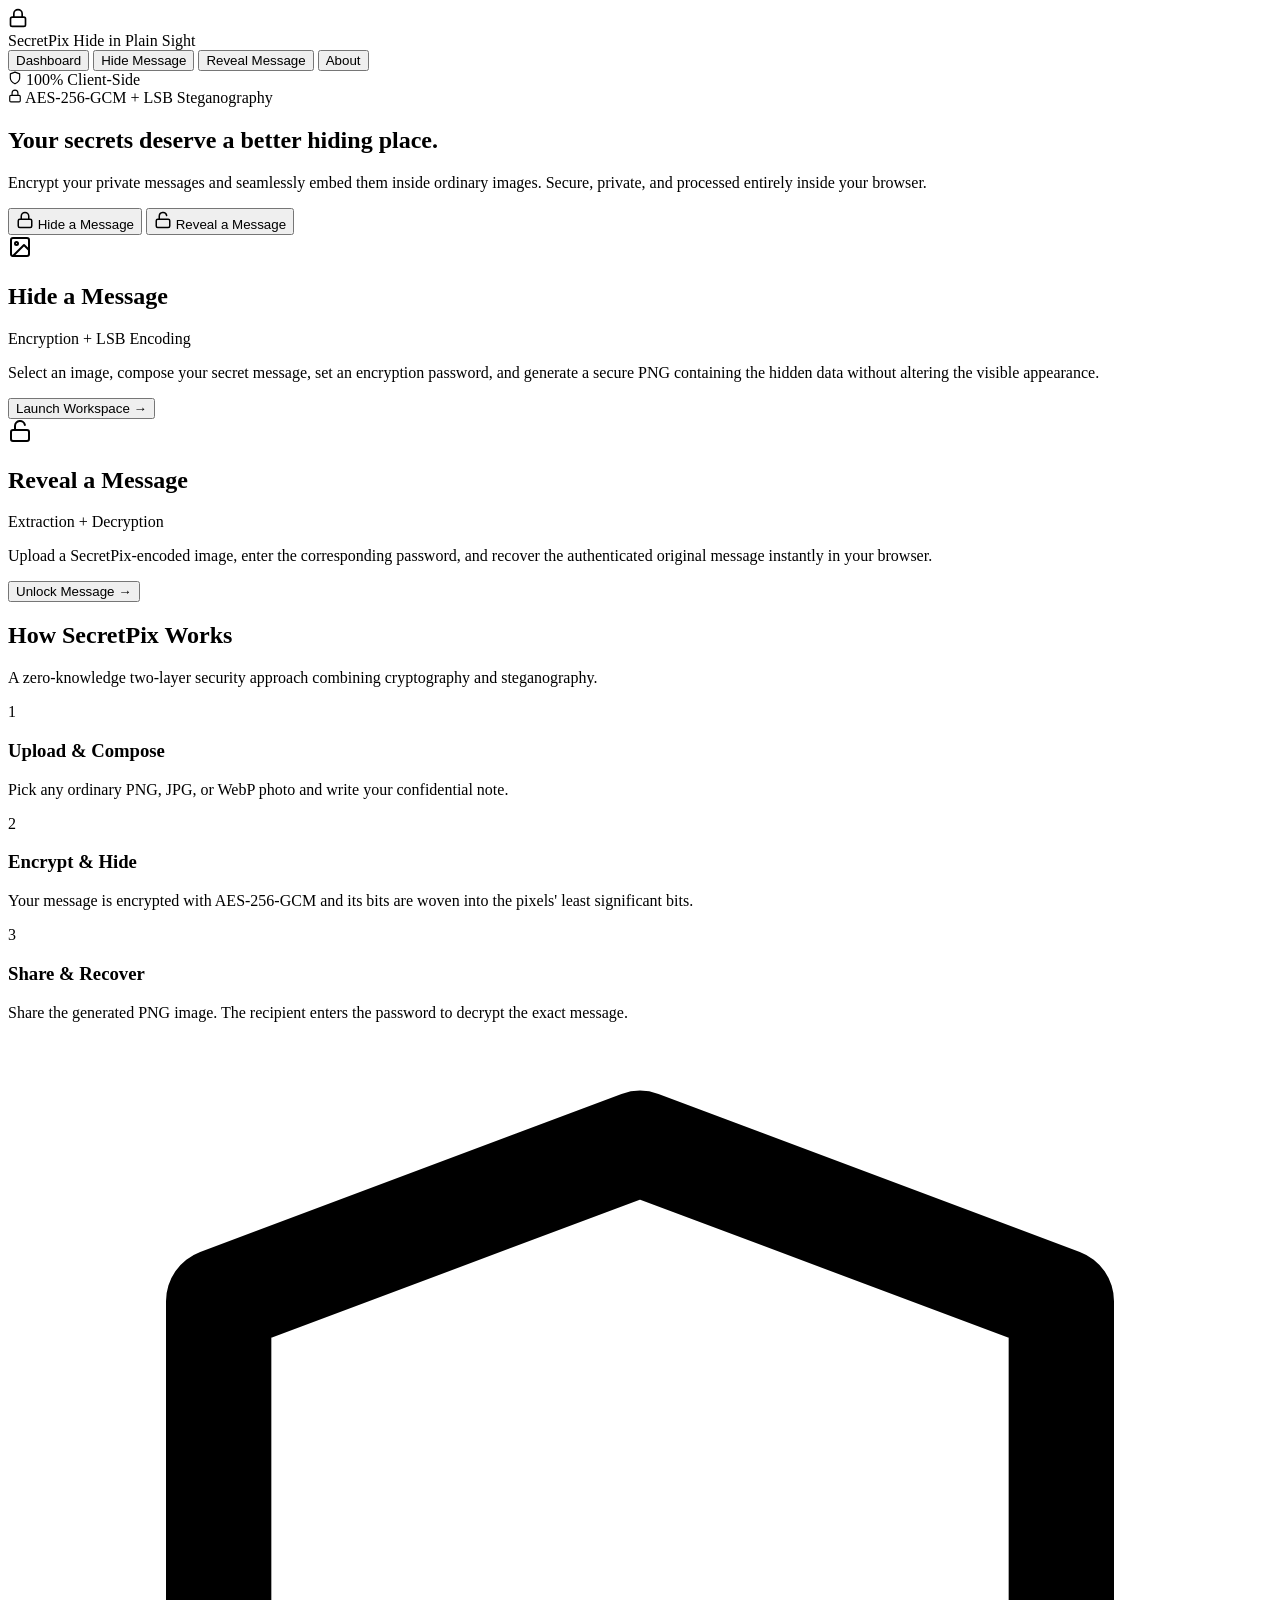
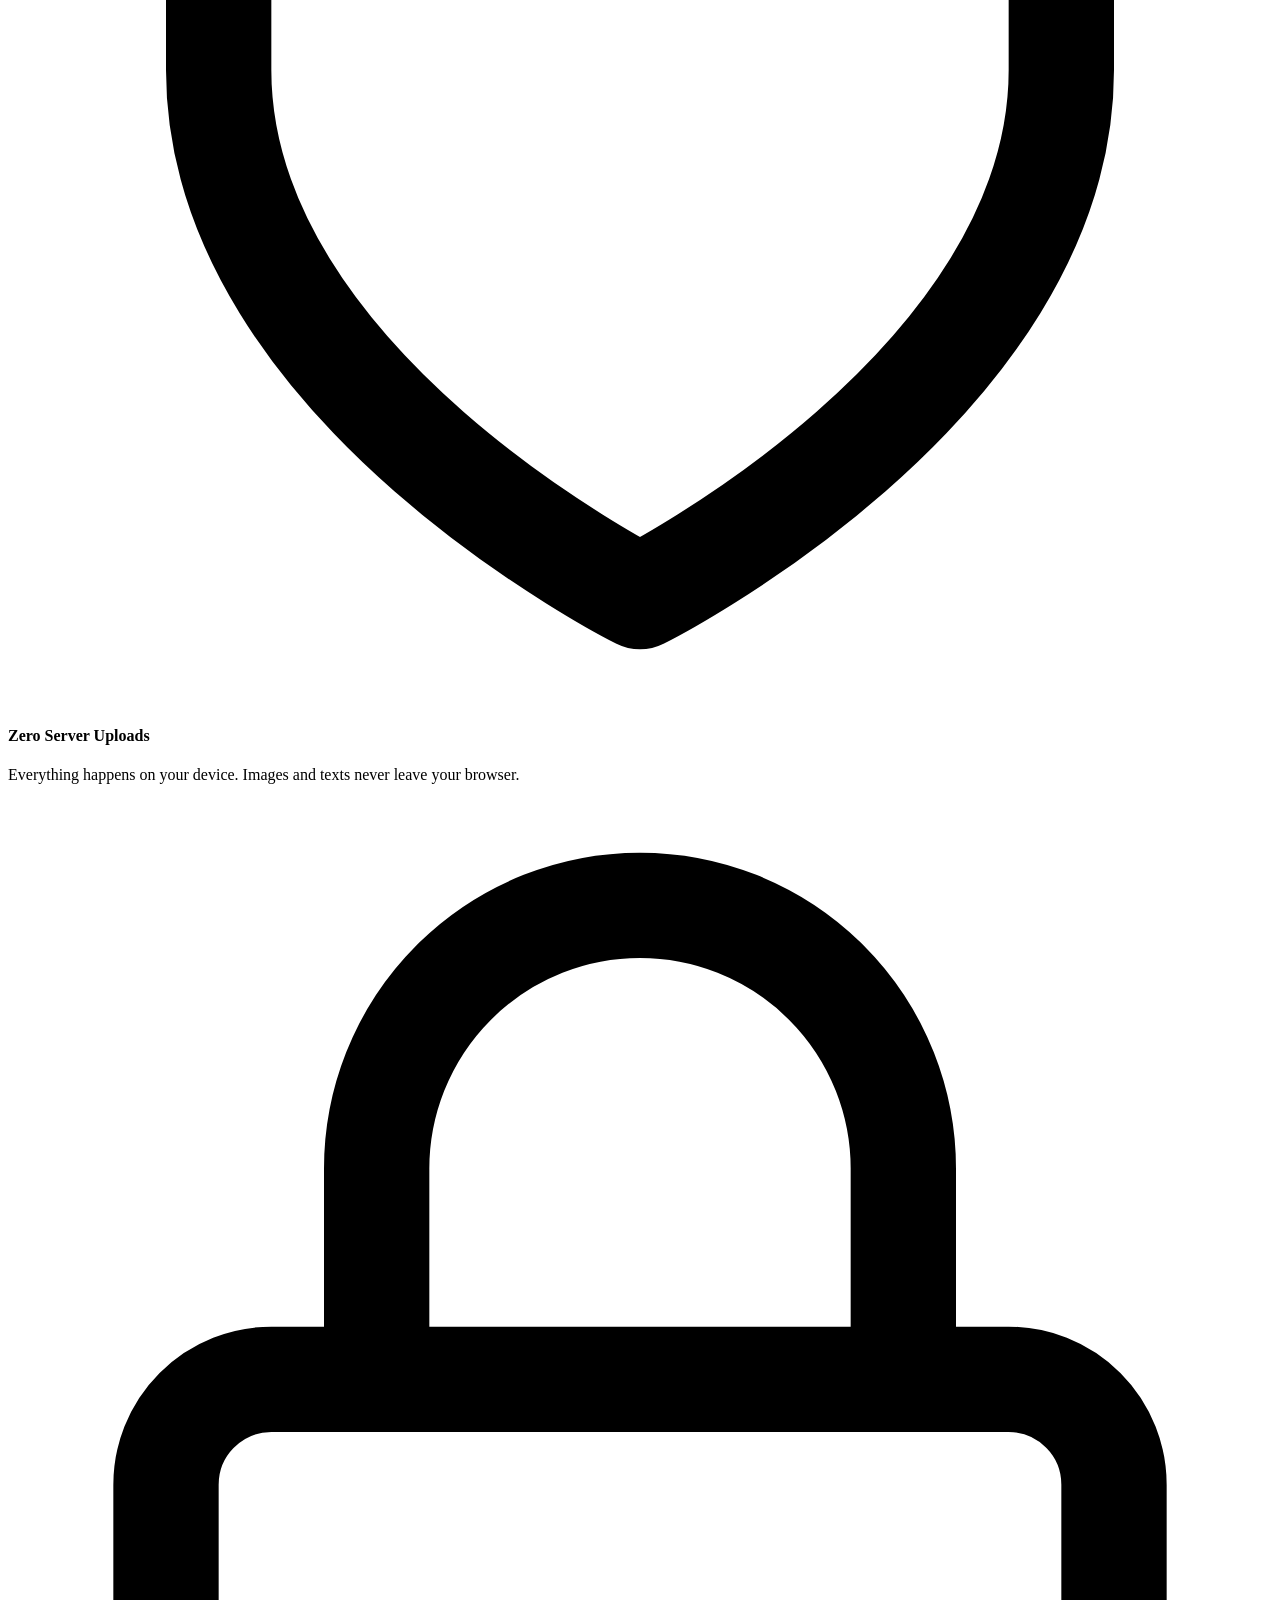
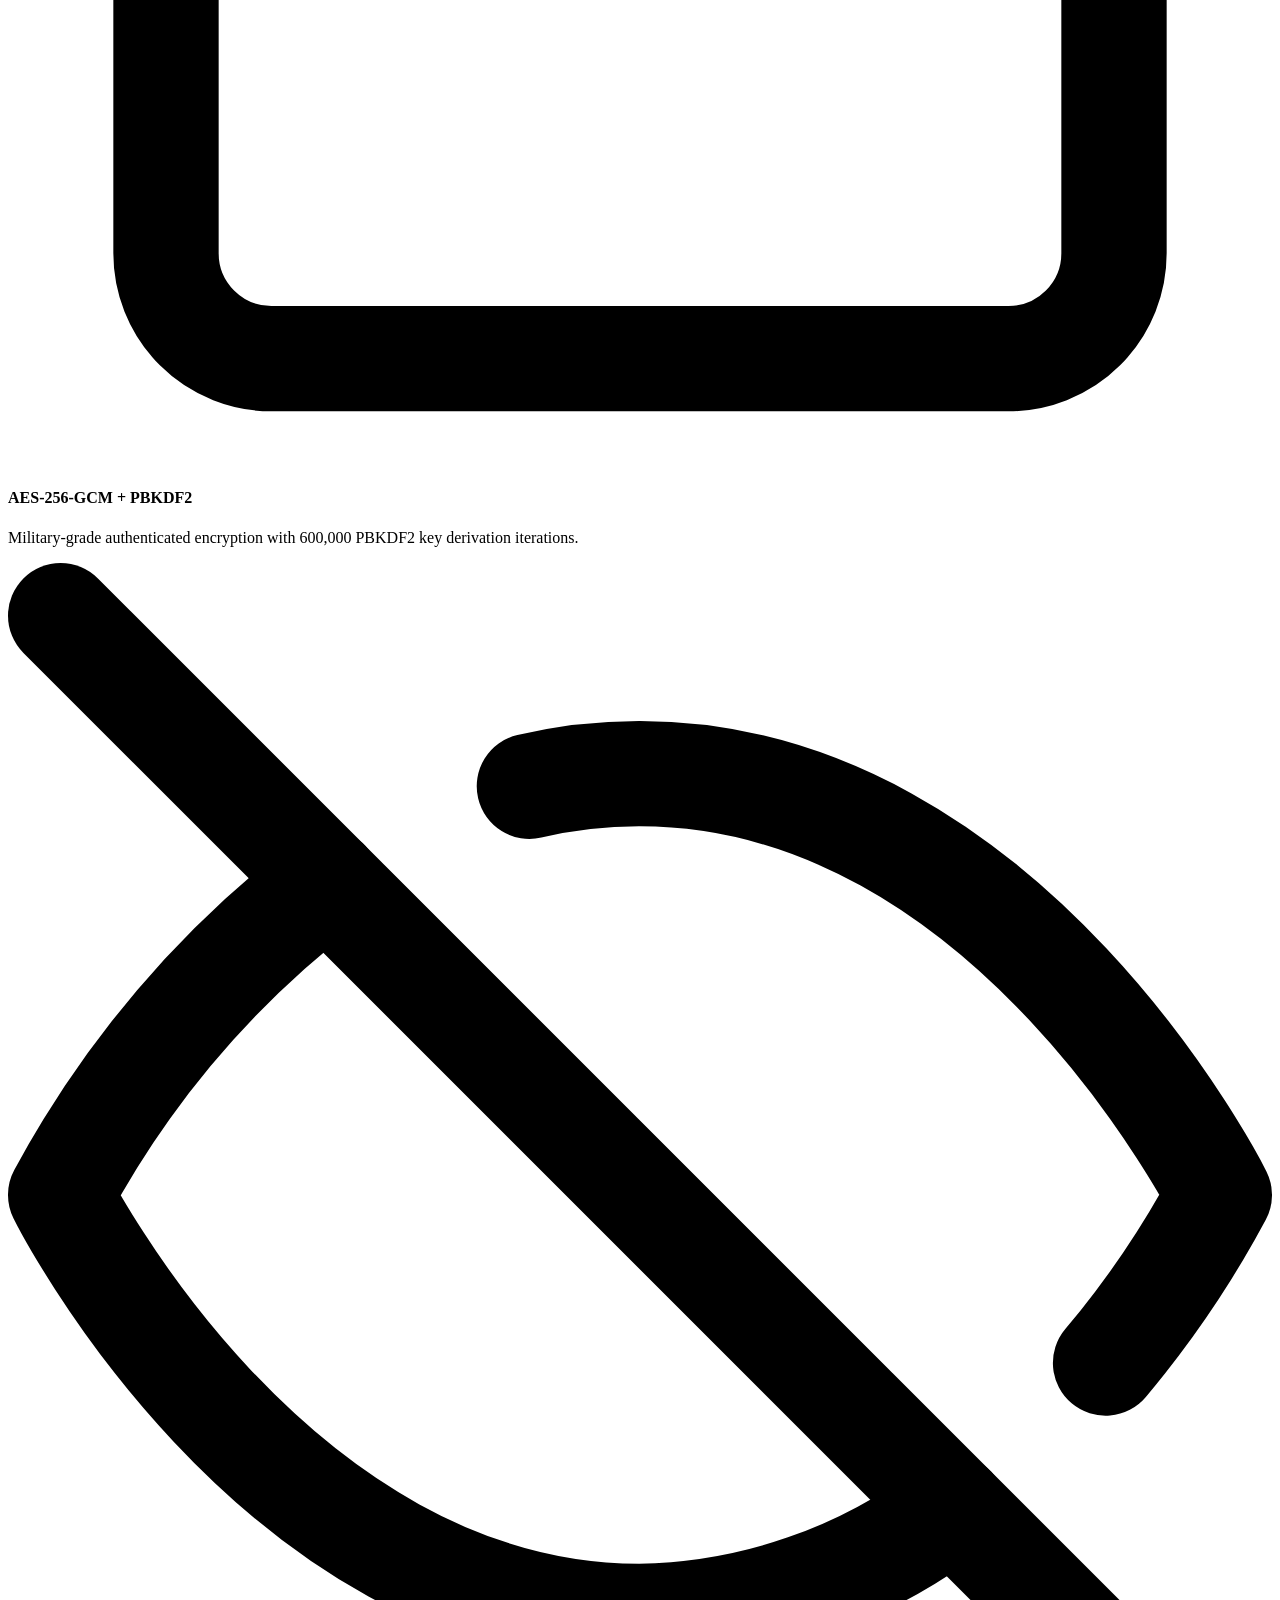
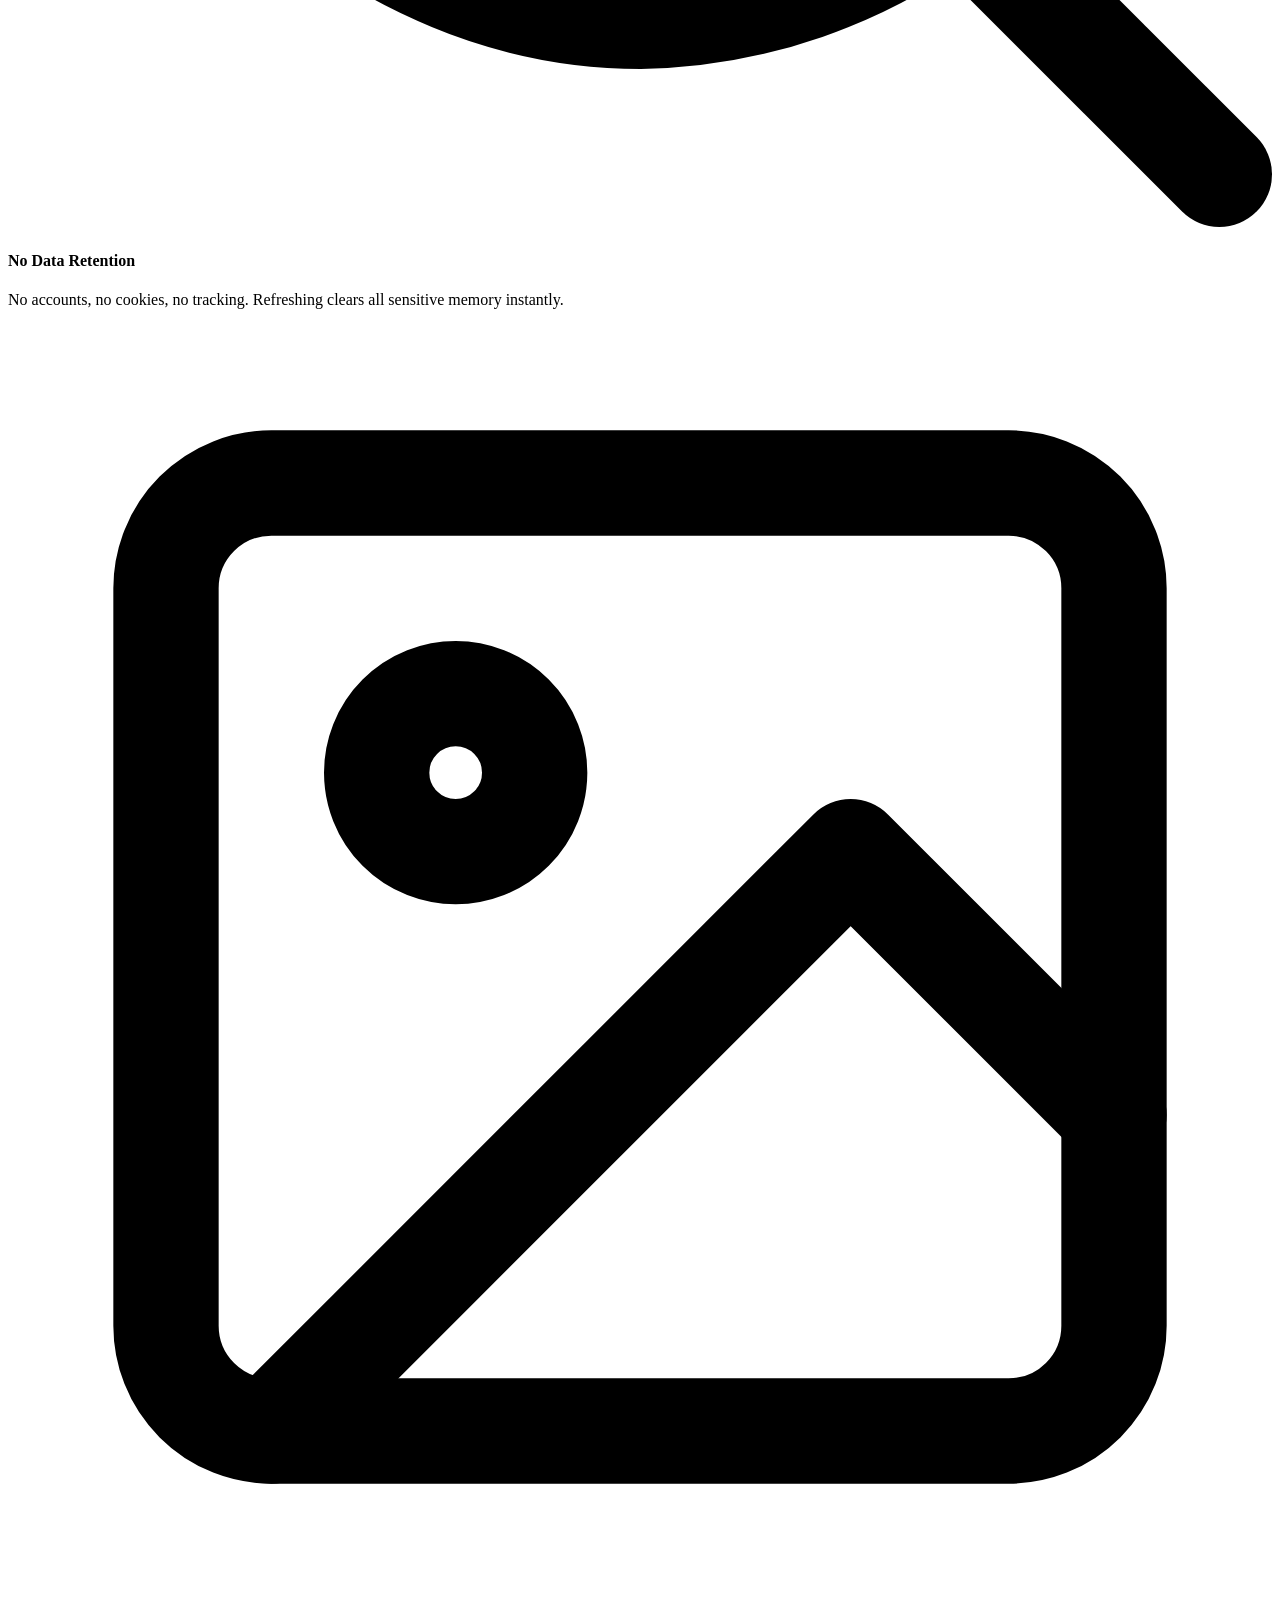
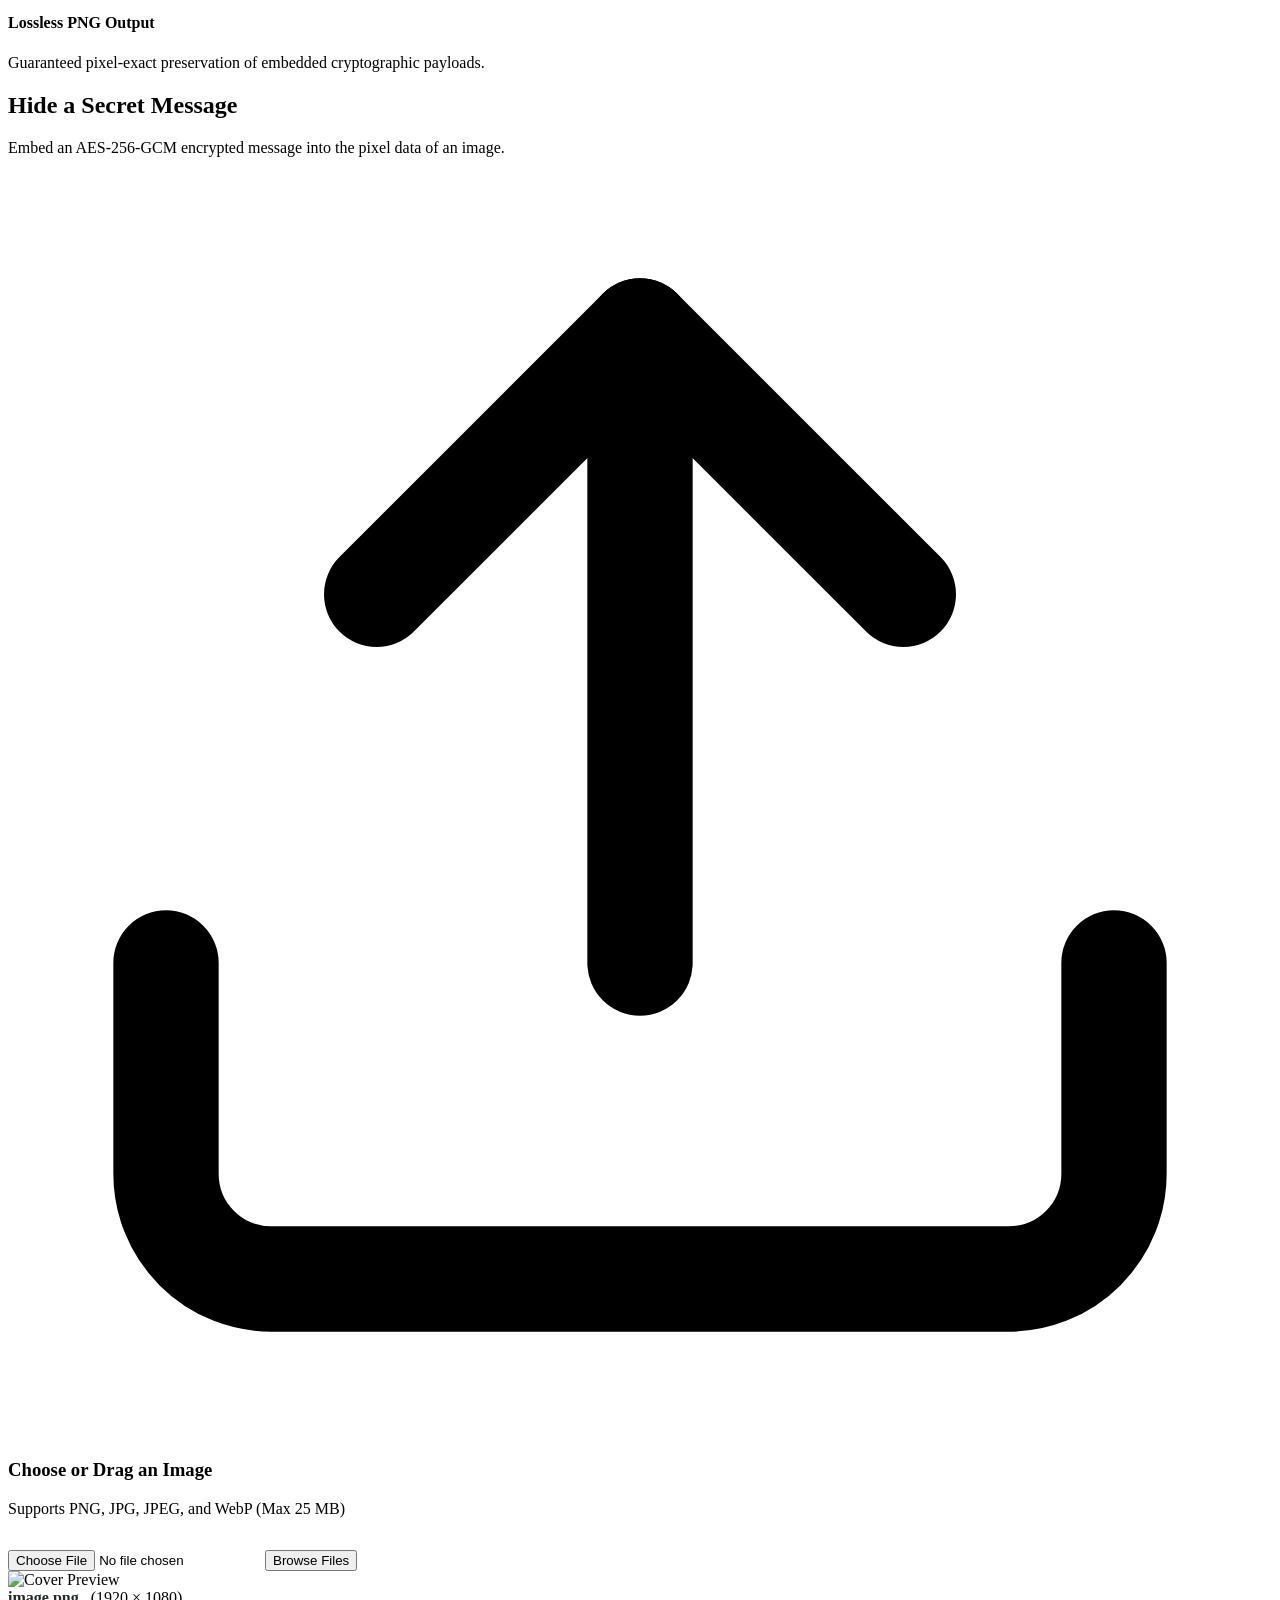
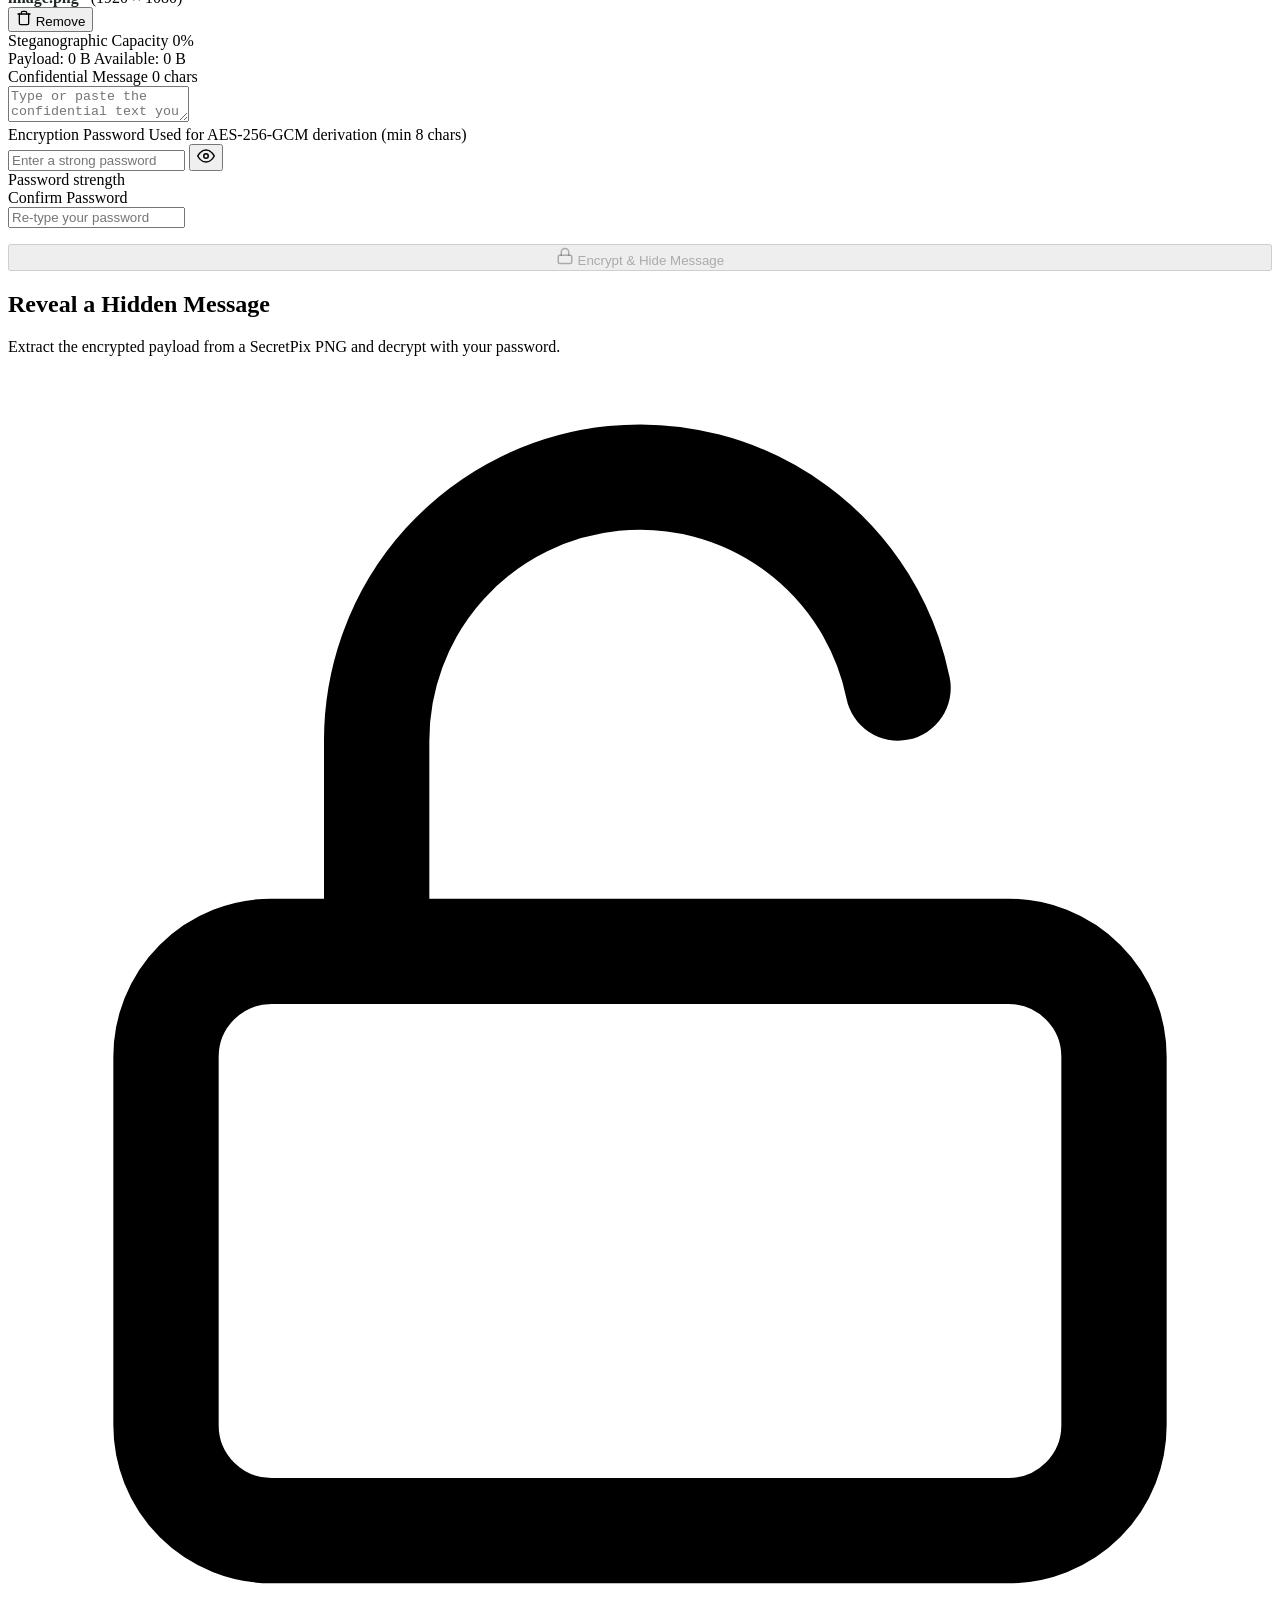
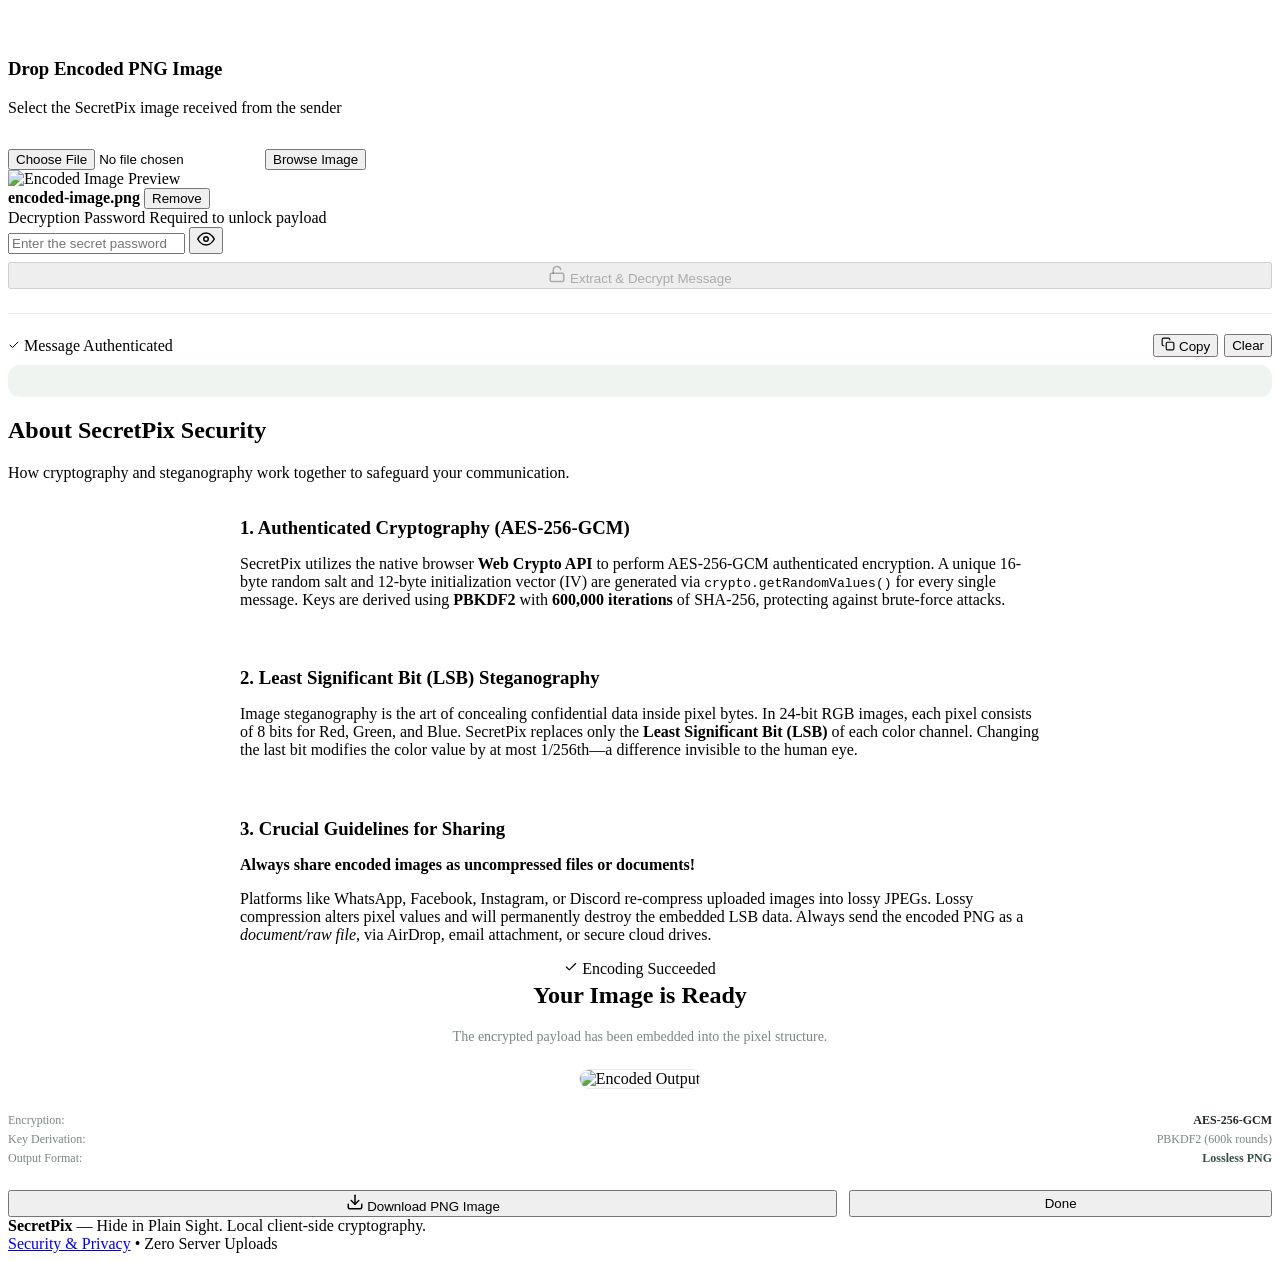
==== index.html @ e5d4c85e "Security hardening: AEAD header binding, PKCS#7 length padding, wire modal close button & ObjectURL " ====
<!DOCTYPE html>
<html lang="en">
<head>
  <meta charset="UTF-8">
  <meta name="viewport" content="width=device-width, initial-scale=1.0">
  <meta name="description" content="SecretPix — Privacy-focused client-side image steganography and AES-256-GCM encryption. Hide confidential messages inside ordinary images.">
  <title>SecretPix — Hide in Plain Sight</title>
  
  <!-- Stylesheets -->
  <link rel="stylesheet" href="css/variables.css">
  <link rel="stylesheet" href="css/base.css">
  <link rel="stylesheet" href="css/components.css">
  <link rel="stylesheet" href="css/layout.css">
</head>
<body>

  <!-- Top Navigation Bar -->
  <header class="site-header">
    <div class="container">
      <div class="header-inner">
        <div class="brand-logo" id="logoBtn">
          <div class="brand-icon">
            <svg xmlns="http://www.w3.org/2000/svg" width="20" height="20" viewBox="0 0 24 24" fill="none" stroke="currentColor" stroke-width="2" stroke-linecap="round" stroke-linejoin="round">
              <rect x="3" y="11" width="18" height="11" rx="2" ry="2"/>
              <path d="M7 11V7a5 5 0 0 1 10 0v4"/>
            </svg>
          </div>
          <div>
            <span>SecretPix</span>
            <span class="brand-tagline">Hide in Plain Sight</span>
          </div>
        </div>

        <nav class="nav-links">
          <button class="nav-link active" data-view="viewDashboard">Dashboard</button>
          <button class="nav-link" data-view="viewHide">Hide Message</button>
          <button class="nav-link" data-view="viewReveal">Reveal Message</button>
          <button class="nav-link" data-view="viewAbout">About</button>
        </nav>

        <div class="header-status">
          <span class="badge badge-mint">
            <svg xmlns="http://www.w3.org/2000/svg" width="14" height="14" viewBox="0 0 24 24" fill="none" stroke="currentColor" stroke-width="2" stroke-linecap="round" stroke-linejoin="round"><path d="M12 22s8-4 8-10V5l-8-3-8 3v7c0 6 8 10 8 10z"/></svg>
            100% Client-Side
          </span>
        </div>
      </div>
    </div>
  </header>

  <!-- Main Content Area -->
  <main class="main-content">
    <div class="container">

      <!-- ==========================================
           VIEW 1: DASHBOARD
           ========================================== -->
      <section id="viewDashboard" class="view-section active">
        <!-- Hero -->
        <div class="hero-section">
          <div class="hero-pill">
            <span class="badge badge-pistachio">
              <svg xmlns="http://www.w3.org/2000/svg" width="14" height="14" viewBox="0 0 24 24" fill="none" stroke="currentColor" stroke-width="2" stroke-linecap="round" stroke-linejoin="round"><rect x="3" y="11" width="18" height="11" rx="2" ry="2"/><path d="M7 11V7a5 5 0 0 1 10 0v4"/></svg>
              AES-256-GCM + LSB Steganography
            </span>
          </div>
          <h1 class="hero-title">Your secrets deserve a <span>better hiding place</span>.</h1>
          <p class="hero-subtitle">
            Encrypt your private messages and seamlessly embed them inside ordinary images.
            Secure, private, and processed entirely inside your browser.
          </p>
          <div class="hero-actions">
            <button class="btn btn-primary btn-lg" id="heroHideBtn">
              <svg xmlns="http://www.w3.org/2000/svg" width="18" height="18" viewBox="0 0 24 24" fill="none" stroke="currentColor" stroke-width="2" stroke-linecap="round" stroke-linejoin="round"><rect x="3" y="11" width="18" height="11" rx="2" ry="2"/><path d="M7 11V7a5 5 0 0 1 10 0v4"/></svg>
              Hide a Message
            </button>
            <button class="btn btn-outline btn-lg" id="heroRevealBtn">
              <svg xmlns="http://www.w3.org/2000/svg" width="18" height="18" viewBox="0 0 24 24" fill="none" stroke="currentColor" stroke-width="2" stroke-linecap="round" stroke-linejoin="round"><rect x="3" y="11" width="18" height="11" rx="2" ry="2"/><path d="M7 11V7a5 5 0 0 1 9.9-1"/></svg>
              Reveal a Message
            </button>
          </div>
        </div>

        <!-- Primary Feature Cards -->
        <div class="features-grid">
          <div class="card card-interactive card-mint feature-card" id="cardHide">
            <div>
              <div class="feature-header">
                <div class="feature-icon-wrapper">
                  <svg xmlns="http://www.w3.org/2000/svg" width="24" height="24" viewBox="0 0 24 24" fill="none" stroke="currentColor" stroke-width="2" stroke-linecap="round" stroke-linejoin="round"><rect x="3" y="3" width="18" height="18" rx="2" ry="2"/><circle cx="8.5" cy="8.5" r="1.5"/><polyline points="21 15 16 10 5 21"/></svg>
                </div>
                <div>
                  <h2 class="feature-title">Hide a Message</h2>
                  <span class="badge badge-mint">Encryption + LSB Encoding</span>
                </div>
              </div>
              <p class="feature-desc">
                Select an image, compose your secret message, set an encryption password, and generate a secure PNG containing the hidden data without altering the visible appearance.
              </p>
            </div>
            <button class="btn btn-primary">
              Launch Workspace &rarr;
            </button>
          </div>

          <div class="card card-interactive card-pistachio feature-card" id="cardReveal">
            <div>
              <div class="feature-header">
                <div class="feature-icon-wrapper">
                  <svg xmlns="http://www.w3.org/2000/svg" width="24" height="24" viewBox="0 0 24 24" fill="none" stroke="currentColor" stroke-width="2" stroke-linecap="round" stroke-linejoin="round"><rect x="3" y="11" width="18" height="11" rx="2" ry="2"/><path d="M7 11V7a5 5 0 0 1 9.9-1"/></svg>
                </div>
                <div>
                  <h2 class="feature-title">Reveal a Message</h2>
                  <span class="badge badge-pistachio">Extraction + Decryption</span>
                </div>
              </div>
              <p class="feature-desc">
                Upload a SecretPix-encoded image, enter the corresponding password, and recover the authenticated original message instantly in your browser.
              </p>
            </div>
            <button class="btn btn-secondary">
              Unlock Message &rarr;
            </button>
          </div>
        </div>

        <!-- How It Works Section -->
        <div class="steps-section">
          <div class="section-header">
            <h2 class="section-title">How SecretPix Works</h2>
            <p class="section-subtitle">A zero-knowledge two-layer security approach combining cryptography and steganography.</p>
          </div>
          <div class="steps-grid">
            <div class="step-card">
              <span class="step-number">1</span>
              <h3 class="step-title">Upload & Compose</h3>
              <p class="step-desc">Pick any ordinary PNG, JPG, or WebP photo and write your confidential note.</p>
            </div>
            <div class="step-card">
              <span class="step-number">2</span>
              <h3 class="step-title">Encrypt & Hide</h3>
              <p class="step-desc">Your message is encrypted with AES-256-GCM and its bits are woven into the pixels' least significant bits.</p>
            </div>
            <div class="step-card">
              <span class="step-number">3</span>
              <h3 class="step-title">Share & Recover</h3>
              <p class="step-desc">Share the generated PNG image. The recipient enters the password to decrypt the exact message.</p>
            </div>
          </div>

          <!-- Trust & Privacy Badges -->
          <div class="trust-grid">
            <div class="trust-item">
              <svg class="trust-icon" xmlns="http://www.w3.org/2000/svg" viewBox="0 0 24 24" fill="none" stroke="currentColor" stroke-width="2" stroke-linecap="round" stroke-linejoin="round"><path d="M12 22s8-4 8-10V5l-8-3-8 3v7c0 6 8 10 8 10z"/></svg>
              <div>
                <h4 class="trust-title">Zero Server Uploads</h4>
                <p class="trust-desc">Everything happens on your device. Images and texts never leave your browser.</p>
              </div>
            </div>
            <div class="trust-item">
              <svg class="trust-icon" xmlns="http://www.w3.org/2000/svg" viewBox="0 0 24 24" fill="none" stroke="currentColor" stroke-width="2" stroke-linecap="round" stroke-linejoin="round"><rect x="3" y="11" width="18" height="11" rx="2" ry="2"/><path d="M7 11V7a5 5 0 0 1 10 0v4"/></svg>
              <div>
                <h4 class="trust-title">AES-256-GCM + PBKDF2</h4>
                <p class="trust-desc">Military-grade authenticated encryption with 600,000 PBKDF2 key derivation iterations.</p>
              </div>
            </div>
            <div class="trust-item">
              <svg class="trust-icon" xmlns="http://www.w3.org/2000/svg" viewBox="0 0 24 24" fill="none" stroke="currentColor" stroke-width="2" stroke-linecap="round" stroke-linejoin="round"><path d="M17.94 17.94A10.07 10.07 0 0 1 12 20c-7 0-11-8-11-8a18.45 18.45 0 0 1 5.06-5.94M9.9 4.24A9.12 9.12 0 0 1 12 4c7 0 11 8 11 8a18.5 18.5 0 0 1-2.16 3.19"/><line x1="1" y1="1" x2="23" y2="23"/></svg>
              <div>
                <h4 class="trust-title">No Data Retention</h4>
                <p class="trust-desc">No accounts, no cookies, no tracking. Refreshing clears all sensitive memory instantly.</p>
              </div>
            </div>
            <div class="trust-item">
              <svg class="trust-icon" xmlns="http://www.w3.org/2000/svg" viewBox="0 0 24 24" fill="none" stroke="currentColor" stroke-width="2" stroke-linecap="round" stroke-linejoin="round"><rect x="3" y="3" width="18" height="18" rx="2" ry="2"/><circle cx="8.5" cy="8.5" r="1.5"/><polyline points="21 15 16 10 5 21"/></svg>
              <div>
                <h4 class="trust-title">Lossless PNG Output</h4>
                <p class="trust-desc">Guaranteed pixel-exact preservation of embedded cryptographic payloads.</p>
              </div>
            </div>
          </div>
        </div>
      </section>

      <!-- ==========================================
           VIEW 2: HIDE MESSAGE WORKSPACE
           ========================================== -->
      <section id="viewHide" class="view-section">
        <div class="workspace-header">
          <h2 class="workspace-title">Hide a Secret Message</h2>
          <p class="workspace-subtitle">Embed an AES-256-GCM encrypted message into the pixel data of an image.</p>
        </div>

        <div class="workspace-layout">
          <!-- Left Column: Image Selection -->
          <div class="workspace-col">
            <!-- Dropzone Area -->
            <div id="hideDropzone" class="dropzone">
              <svg class="dropzone-icon" xmlns="http://www.w3.org/2000/svg" viewBox="0 0 24 24" fill="none" stroke="currentColor" stroke-width="2" stroke-linecap="round" stroke-linejoin="round">
                <path d="M21 15v4a2 2 0 0 1-2 2H5a2 2 0 0 1-2-2v-4"/><polyline points="17 8 12 3 7 8"/><line x1="12" y1="3" x2="12" y2="15"/>
              </svg>
              <h3 class="dropzone-title">Choose or Drag an Image</h3>
              <p class="dropzone-subtitle">Supports PNG, JPG, JPEG, and WebP (Max 25 MB)</p>
              <input type="file" id="hideFileInput" accept="image/png, image/jpeg, image/jpg, image/webp" class="sr-only">
              <button type="button" class="btn btn-outline btn-sm" id="hideBrowseBtn" style="margin-top: 1rem;">
                Browse Files
              </button>
            </div>

            <!-- Image Preview Box (Hidden initially) -->
            <div id="hideImagePreviewBox" class="image-preview-container hidden">
              <img id="hideImagePreview" class="image-preview-img" alt="Cover Preview">
              <div class="image-preview-bar">
                <div>
                  <span id="hideImageFileName" class="image-meta-text" style="font-weight: 600; color: var(--color-text);">image.png</span>
                  <span id="hideImageDimensions" class="image-meta-text font-mono" style="margin-left: 8px;">(1920 × 1080)</span>
                </div>
                <button type="button" class="btn btn-ghost btn-sm" id="hideRemoveImageBtn" title="Remove Image">
                  <svg xmlns="http://www.w3.org/2000/svg" width="16" height="16" viewBox="0 0 24 24" fill="none" stroke="currentColor" stroke-width="2" stroke-linecap="round" stroke-linejoin="round"><polyline points="3 6 5 6 21 6"/><path d="M19 6v14a2 2 0 0 1-2 2H7a2 2 0 0 1-2-2V6m3 0V4a2 2 0 0 1 2-2h4a2 2 0 0 1 2 2v2"/></svg>
                  Remove
                </button>
              </div>
            </div>

            <!-- Capacity Indicator -->
            <div id="capacityContainer" class="capacity-container hidden">
              <div class="capacity-header">
                <span>Steganographic Capacity</span>
                <span id="capacityPercentBadge" class="badge badge-mint font-mono">0%</span>
              </div>
              <div class="capacity-bar">
                <div id="capacityFill" class="capacity-fill" style="width: 0%;"></div>
              </div>
              <div class="capacity-details">
                <span id="capacityUsedText">Payload: 0 B</span>
                <span id="capacityMaxText">Available: 0 B</span>
              </div>
            </div>
          </div>

          <!-- Right Column: Message & Encryption -->
          <div class="workspace-col">
            <div class="card">
              <!-- Message Textarea -->
              <div class="form-group">
                <div class="form-label">
                  <label for="hideMessageInput">Confidential Message</label>
                  <span id="charCountLabel" class="form-label-desc font-mono">0 chars</span>
                </div>
                <textarea id="hideMessageInput" class="textarea-field" placeholder="Type or paste the confidential text you wish to hide..."></textarea>
              </div>

              <!-- Password -->
              <div class="form-group">
                <div class="form-label">
                  <label for="hidePasswordInput">Encryption Password</label>
                  <span class="form-label-desc">Used for AES-256-GCM derivation (min 8 chars)</span>
                </div>
                <div class="password-input-wrapper">
                  <input type="password" id="hidePasswordInput" class="input-field" placeholder="Enter a strong password" autocomplete="new-password">
                  <button type="button" class="password-toggle-btn" id="toggleHidePassword" aria-label="Toggle password visibility">
                    <svg xmlns="http://www.w3.org/2000/svg" width="18" height="18" viewBox="0 0 24 24" fill="none" stroke="currentColor" stroke-width="2" stroke-linecap="round" stroke-linejoin="round"><path d="M1 12s4-8 11-8 11 8 11 8-4 8-11 8-11-8-11-8z"/><circle cx="12" cy="12" r="3"/></svg>
                  </button>
                </div>
                <!-- Strength Bar -->
                <div class="strength-indicator">
                  <div class="strength-bar">
                    <div id="hideStrengthFill" class="strength-fill"></div>
                  </div>
                  <span id="hideStrengthText" class="strength-text">Password strength</span>
                </div>
              </div>

              <!-- Confirm Password -->
              <div class="form-group">
                <div class="form-label">
                  <label for="hideConfirmPasswordInput">Confirm Password</label>
                  <span id="passwordMatchBadge" class="form-label-desc"></span>
                </div>
                <div class="password-input-wrapper">
                  <input type="password" id="hideConfirmPasswordInput" class="input-field" placeholder="Re-type your password" autocomplete="new-password">
                </div>
              </div>

              <!-- Action Button -->
              <button type="button" class="btn btn-primary btn-lg" id="encryptAndHideBtn" style="width: 100%; margin-top: 1rem;" disabled>
                <svg xmlns="http://www.w3.org/2000/svg" width="18" height="18" viewBox="0 0 24 24" fill="none" stroke="currentColor" stroke-width="2" stroke-linecap="round" stroke-linejoin="round"><rect x="3" y="11" width="18" height="11" rx="2" ry="2"/><path d="M7 11V7a5 5 0 0 1 10 0v4"/></svg>
                Encrypt & Hide Message
              </button>
            </div>
          </div>
        </div>
      </section>

      <!-- ==========================================
           VIEW 3: REVEAL MESSAGE WORKSPACE
           ========================================== -->
      <section id="viewReveal" class="view-section">
        <div class="workspace-header">
          <h2 class="workspace-title">Reveal a Hidden Message</h2>
          <p class="workspace-subtitle">Extract the encrypted payload from a SecretPix PNG and decrypt with your password.</p>
        </div>

        <div class="workspace-layout">
          <!-- Left Column: Encoded Image Input -->
          <div class="workspace-col">
            <div id="revealDropzone" class="dropzone">
              <svg class="dropzone-icon" xmlns="http://www.w3.org/2000/svg" viewBox="0 0 24 24" fill="none" stroke="currentColor" stroke-width="2" stroke-linecap="round" stroke-linejoin="round">
                <rect x="3" y="11" width="18" height="11" rx="2" ry="2"/><path d="M7 11V7a5 5 0 0 1 9.9-1"/>
              </svg>
              <h3 class="dropzone-title">Drop Encoded PNG Image</h3>
              <p class="dropzone-subtitle">Select the SecretPix image received from the sender</p>
              <input type="file" id="revealFileInput" accept="image/png" class="sr-only">
              <button type="button" class="btn btn-outline btn-sm" id="revealBrowseBtn" style="margin-top: 1rem;">
                Browse Image
              </button>
            </div>

            <!-- Preview Box -->
            <div id="revealImagePreviewBox" class="image-preview-container hidden">
              <img id="revealImagePreview" class="image-preview-img" alt="Encoded Image Preview">
              <div class="image-preview-bar">
                <span id="revealImageFileName" class="image-meta-text" style="font-weight: 600;">encoded-image.png</span>
                <button type="button" class="btn btn-ghost btn-sm" id="revealRemoveImageBtn">Remove</button>
              </div>
            </div>

            <!-- Payload Detection Status -->
            <div id="revealDetectionBadge" class="card card-surface" style="margin-top: 1rem; display: none;">
              <div style="display: flex; align-items: center; gap: 10px;">
                <div id="revealDetectionIcon"></div>
                <div>
                  <h4 id="revealDetectionTitle" style="font-size: var(--text-sm); font-weight: 600;">Scanning Image...</h4>
                  <p id="revealDetectionDesc" style="font-size: var(--text-xs); color: var(--color-text-secondary);"></p>
                </div>
              </div>
            </div>
          </div>

          <!-- Right Column: Password & Recovered Text -->
          <div class="workspace-col">
            <div class="card">
              <div class="form-group">
                <div class="form-label">
                  <label for="revealPasswordInput">Decryption Password</label>
                  <span class="form-label-desc">Required to unlock payload</span>
                </div>
                <div class="password-input-wrapper">
                  <input type="password" id="revealPasswordInput" class="input-field" placeholder="Enter the secret password" autocomplete="current-password">
                  <button type="button" class="password-toggle-btn" id="toggleRevealPassword" aria-label="Toggle password visibility">
                    <svg xmlns="http://www.w3.org/2000/svg" width="18" height="18" viewBox="0 0 24 24" fill="none" stroke="currentColor" stroke-width="2" stroke-linecap="round" stroke-linejoin="round"><path d="M1 12s4-8 11-8 11 8 11 8-4 8-11 8-11-8-11-8z"/><circle cx="12" cy="12" r="3"/></svg>
                  </button>
                </div>
              </div>

              <button type="button" class="btn btn-primary btn-lg" id="decryptBtn" style="width: 100%; margin-top: 0.5rem;" disabled>
                <svg xmlns="http://www.w3.org/2000/svg" width="18" height="18" viewBox="0 0 24 24" fill="none" stroke="currentColor" stroke-width="2" stroke-linecap="round" stroke-linejoin="round"><rect x="3" y="11" width="18" height="11" rx="2" ry="2"/><path d="M7 11V7a5 5 0 0 1 9.9-1"/></svg>
                Extract & Decrypt Message
              </button>

              <!-- Recovered Message Result Area -->
              <div id="recoveredMessageBox" class="hidden" style="margin-top: 1.5rem; border-top: 1px solid var(--color-border); padding-top: 1.25rem;">
                <div style="display: flex; justify-content: space-between; align-items: center; margin-bottom: 0.5rem;">
                  <span class="badge badge-success">
                    <svg xmlns="http://www.w3.org/2000/svg" width="12" height="12" viewBox="0 0 24 24" fill="none" stroke="currentColor" stroke-width="2" stroke-linecap="round" stroke-linejoin="round"><polyline points="20 6 9 17 4 12"/></svg>
                    Message Authenticated
                  </span>
                  <div style="display: flex; gap: 6px;">
                    <button type="button" class="btn btn-outline btn-sm" id="copyRecoveredBtn">
                      <svg xmlns="http://www.w3.org/2000/svg" width="14" height="14" viewBox="0 0 24 24" fill="none" stroke="currentColor" stroke-width="2" stroke-linecap="round" stroke-linejoin="round"><rect x="9" y="9" width="13" height="13" rx="2" ry="2"/><path d="M5 15H4a2 2 0 0 1-2-2V4a2 2 0 0 1 2-2h9a2 2 0 0 1 2 2v1"/></svg>
                      Copy
                    </button>
                    <button type="button" class="btn btn-ghost btn-sm" id="clearRecoveredBtn">Clear</button>
                  </div>
                </div>
                <div id="recoveredMessageText" class="card card-surface font-mono" style="background: var(--color-surface-alt); padding: 1rem; border-radius: var(--radius-md); white-space: pre-wrap; word-break: break-word; max-height: 240px; overflow-y: auto;"></div>
              </div>
            </div>
          </div>
        </div>
      </section>

      <!-- ==========================================
           VIEW 4: ABOUT & SECURITY PRINCIPLES
           ========================================== -->
      <section id="viewAbout" class="view-section">
        <div class="workspace-header">
          <h2 class="workspace-title">About SecretPix Security</h2>
          <p class="workspace-subtitle">How cryptography and steganography work together to safeguard your communication.</p>
        </div>

        <div style="display: grid; gap: var(--space-6); max-width: 800px; margin: 0 auto;">
          <div class="card">
            <h3 style="margin-bottom: 0.75rem;">1. Authenticated Cryptography (AES-256-GCM)</h3>
            <p>
              SecretPix utilizes the native browser <strong>Web Crypto API</strong> to perform AES-256-GCM authenticated encryption.
              A unique 16-byte random salt and 12-byte initialization vector (IV) are generated via <code>crypto.getRandomValues()</code> for every single message.
              Keys are derived using <strong>PBKDF2</strong> with <strong>600,000 iterations</strong> of SHA-256, protecting against brute-force attacks.
            </p>
          </div>

          <div class="card">
            <h3 style="margin-bottom: 0.75rem;">2. Least Significant Bit (LSB) Steganography</h3>
            <p>
              Image steganography is the art of concealing confidential data inside pixel bytes.
              In 24-bit RGB images, each pixel consists of 8 bits for Red, Green, and Blue.
              SecretPix replaces only the <strong>Least Significant Bit (LSB)</strong> of each color channel.
              Changing the last bit modifies the color value by at most 1/256th—a difference invisible to the human eye.
            </p>
          </div>

          <div class="card card-pistachio">
            <h3 style="margin-bottom: 0.75rem;">3. Crucial Guidelines for Sharing</h3>
            <p style="margin-bottom: 0.5rem;">
              <strong>Always share encoded images as uncompressed files or documents!</strong>
            </p>
            <p>
              Platforms like WhatsApp, Facebook, Instagram, or Discord re-compress uploaded images into lossy JPEGs.
              Lossy compression alters pixel values and will permanently destroy the embedded LSB data.
              Always send the encoded PNG as a <em>document/raw file</em>, via AirDrop, email attachment, or secure cloud drives.
            </p>
          </div>
        </div>
      </section>

    </div>
  </main>

  <!-- ==========================================
       MODAL: ENCODE SUCCESS & DOWNLOAD
       ========================================== -->
  <div id="encodeSuccessModal" class="modal-overlay">
    <div class="modal-card">
      <div style="text-align: center; margin-bottom: 1.5rem;">
        <span class="badge badge-success" style="margin-bottom: 0.5rem;">
          <svg xmlns="http://www.w3.org/2000/svg" width="14" height="14" viewBox="0 0 24 24" fill="none" stroke="currentColor" stroke-width="2" stroke-linecap="round" stroke-linejoin="round"><polyline points="20 6 9 17 4 12"/></svg>
          Encoding Succeeded
        </span>
        <h2 style="font-size: var(--text-2xl); margin-top: 0.25rem;">Your Image is Ready</h2>
        <p style="font-size: var(--text-sm); color: var(--color-text-secondary);">The encrypted payload has been embedded into the pixel structure.</p>
      </div>

      <div style="margin-bottom: 1.5rem; text-align: center;">
        <img id="modalSuccessPreview" class="image-preview-img" style="max-height: 200px; border-radius: var(--radius-md); border: 1px solid var(--color-border);" alt="Encoded Output">
      </div>

      <div class="card card-surface" style="margin-bottom: 1.5rem; font-size: var(--text-xs); color: var(--color-text-secondary);">
        <div style="display: flex; justify-content: space-between; margin-bottom: 4px;">
          <span>Encryption:</span>
          <span class="font-mono" style="font-weight: 600; color: var(--color-text);">AES-256-GCM</span>
        </div>
        <div style="display: flex; justify-content: space-between; margin-bottom: 4px;">
          <span>Key Derivation:</span>
          <span class="font-mono">PBKDF2 (600k rounds)</span>
        </div>
        <div style="display: flex; justify-content: space-between;">
          <span>Output Format:</span>
          <span class="font-mono" style="font-weight: 600; color: var(--color-primary-dark);">Lossless PNG</span>
        </div>
      </div>

      <div style="display: flex; gap: var(--space-3);">
        <button type="button" class="btn btn-primary" id="downloadEncodedImageBtn" style="flex: 2;">
          <svg xmlns="http://www.w3.org/2000/svg" width="18" height="18" viewBox="0 0 24 24" fill="none" stroke="currentColor" stroke-width="2" stroke-linecap="round" stroke-linejoin="round"><path d="M21 15v4a2 2 0 0 1-2 2H5a2 2 0 0 1-2-2v-4"/><polyline points="7 10 12 15 17 10"/><line x1="12" y1="15" x2="12" y2="3"/></svg>
          Download PNG Image
        </button>
        <button type="button" class="btn btn-outline" id="closeSuccessModalBtn" style="flex: 1;">
          Done
        </button>
      </div>
    </div>
  </div>

  <!-- Toast Notification Container -->
  <div id="toastContainer" class="toast-container"></div>

  <!-- Footer -->
  <footer class="site-footer">
    <div class="container">
      <div class="footer-inner">
        <div>
          <strong>SecretPix</strong> — Hide in Plain Sight. Local client-side cryptography.
        </div>
        <div class="footer-links">
          <a href="#viewAbout" id="footerAboutLink">Security & Privacy</a>
          <span>•</span>
          <span>Zero Server Uploads</span>
        </div>
      </div>
    </div>
  </footer>

  <!-- App Bootstrap Module -->
  <script type="module" src="js/app.js"></script>
</body>
</html>
---- css/variables.css ----
/* ==========================================================================
   SecretPix — Design Tokens & Variables (Mint, Sage & Pistachio Palette)
   ========================================================================== */

:root {
  /* Brand Colors */
  --color-primary: #52796F;
  --color-primary-dark: #354F46;
  --color-primary-light: #648e83;
  --color-secondary: #84A98C;
  --color-secondary-light: #9dbca3;
  --color-mint: #CADFD1;
  --color-mint-light: #EBF4EE;
  --color-pistachio: #DCE8C8;
  --color-pistachio-light: #F2F7E8;

  /* Surfaces & Neutrals */
  --color-bg: #F7F9F6;
  --color-surface: #FFFFFF;
  --color-surface-hover: #FAFCF9;
  --color-surface-alt: #F0F4F1;

  /* Typography Colors */
  --color-text: #202923;
  --color-text-secondary: #7B877E;
  --color-text-muted: #9AA69D;
  --color-text-inverse: #FFFFFF;

  /* Borders & Dividers */
  --color-border: #E7ECE7;
  --color-border-hover: #CFD8CF;
  --color-border-focus: #52796F;

  /* Status Colors */
  --color-success: #39845D;
  --color-success-bg: #EAF5EE;
  --color-error: #D9534F;
  --color-error-bg: #FDF2F2;
  --color-warning: #D48827;
  --color-warning-bg: #FEF8ED;
  --color-info: #4A7A8C;
  --color-info-bg: #EEF6F9;

  /* Typography System (Self-contained Native System Fonts - Zero External Network Calls) */
  --font-sans: -apple-system, BlinkMacSystemFont, 'Segoe UI', Roboto, Helvetica, Arial, sans-serif;
  --font-mono: ui-monospace, SFMono-Regular, Menlo, Monaco, Consolas, monospace;

  --text-xs: 0.75rem;     /* 12px */
  --text-sm: 0.875rem;    /* 14px */
  --text-base: 1rem;      /* 16px */
  --text-lg: 1.125rem;    /* 18px */
  --text-xl: 1.25rem;     /* 20px */
  --text-2xl: 1.5rem;     /* 24px */
  --text-3xl: 1.875rem;   /* 30px */
  --text-4xl: 2.25rem;    /* 36px */

  --font-normal: 400;
  --font-medium: 500;
  --font-semibold: 600;
  --font-bold: 700;

  --leading-tight: 1.2;
  --leading-normal: 1.5;
  --leading-relaxed: 1.65;

  /* Spacing Scale */
  --space-1: 0.25rem;   /* 4px */
  --space-2: 0.5rem;    /* 8px */
  --space-3: 0.75rem;   /* 12px */
  --space-4: 1rem;      /* 16px */
  --space-5: 1.25rem;   /* 20px */
  --space-6: 1.5rem;    /* 24px */
  --space-8: 2rem;      /* 32px */
  --space-10: 2.5rem;   /* 40px */
  --space-12: 3rem;     /* 48px */
  --space-16: 4rem;     /* 64px */

  /* Border Radii */
  --radius-sm: 8px;
  --radius-md: 12px;
  --radius-lg: 16px;
  --radius-xl: 20px;
  --radius-full: 9999px;

  /* Subtle Premium Shadows */
  --shadow-xs: 0 1px 2px rgba(32, 41, 35, 0.04);
  --shadow-sm: 0 2px 6px rgba(32, 41, 35, 0.04), 0 1px 2px rgba(32, 41, 35, 0.02);
  --shadow-md: 0 6px 16px -2px rgba(53, 79, 70, 0.06), 0 2px 4px -1px rgba(53, 79, 70, 0.03);
  --shadow-lg: 0 12px 32px -4px rgba(53, 79, 70, 0.08), 0 4px 12px -2px rgba(53, 79, 70, 0.03);

  /* Transitions */
  --transition-fast: 150ms cubic-bezier(0.4, 0, 0.2, 1);
  --transition-normal: 220ms cubic-bezier(0.4, 0, 0.2, 1);
  --transition-slow: 350ms cubic-bezier(0.4, 0, 0.2, 1);

  /* Layout Constraints */
  --container-max: 1200px;
  --header-height: 72px;
}
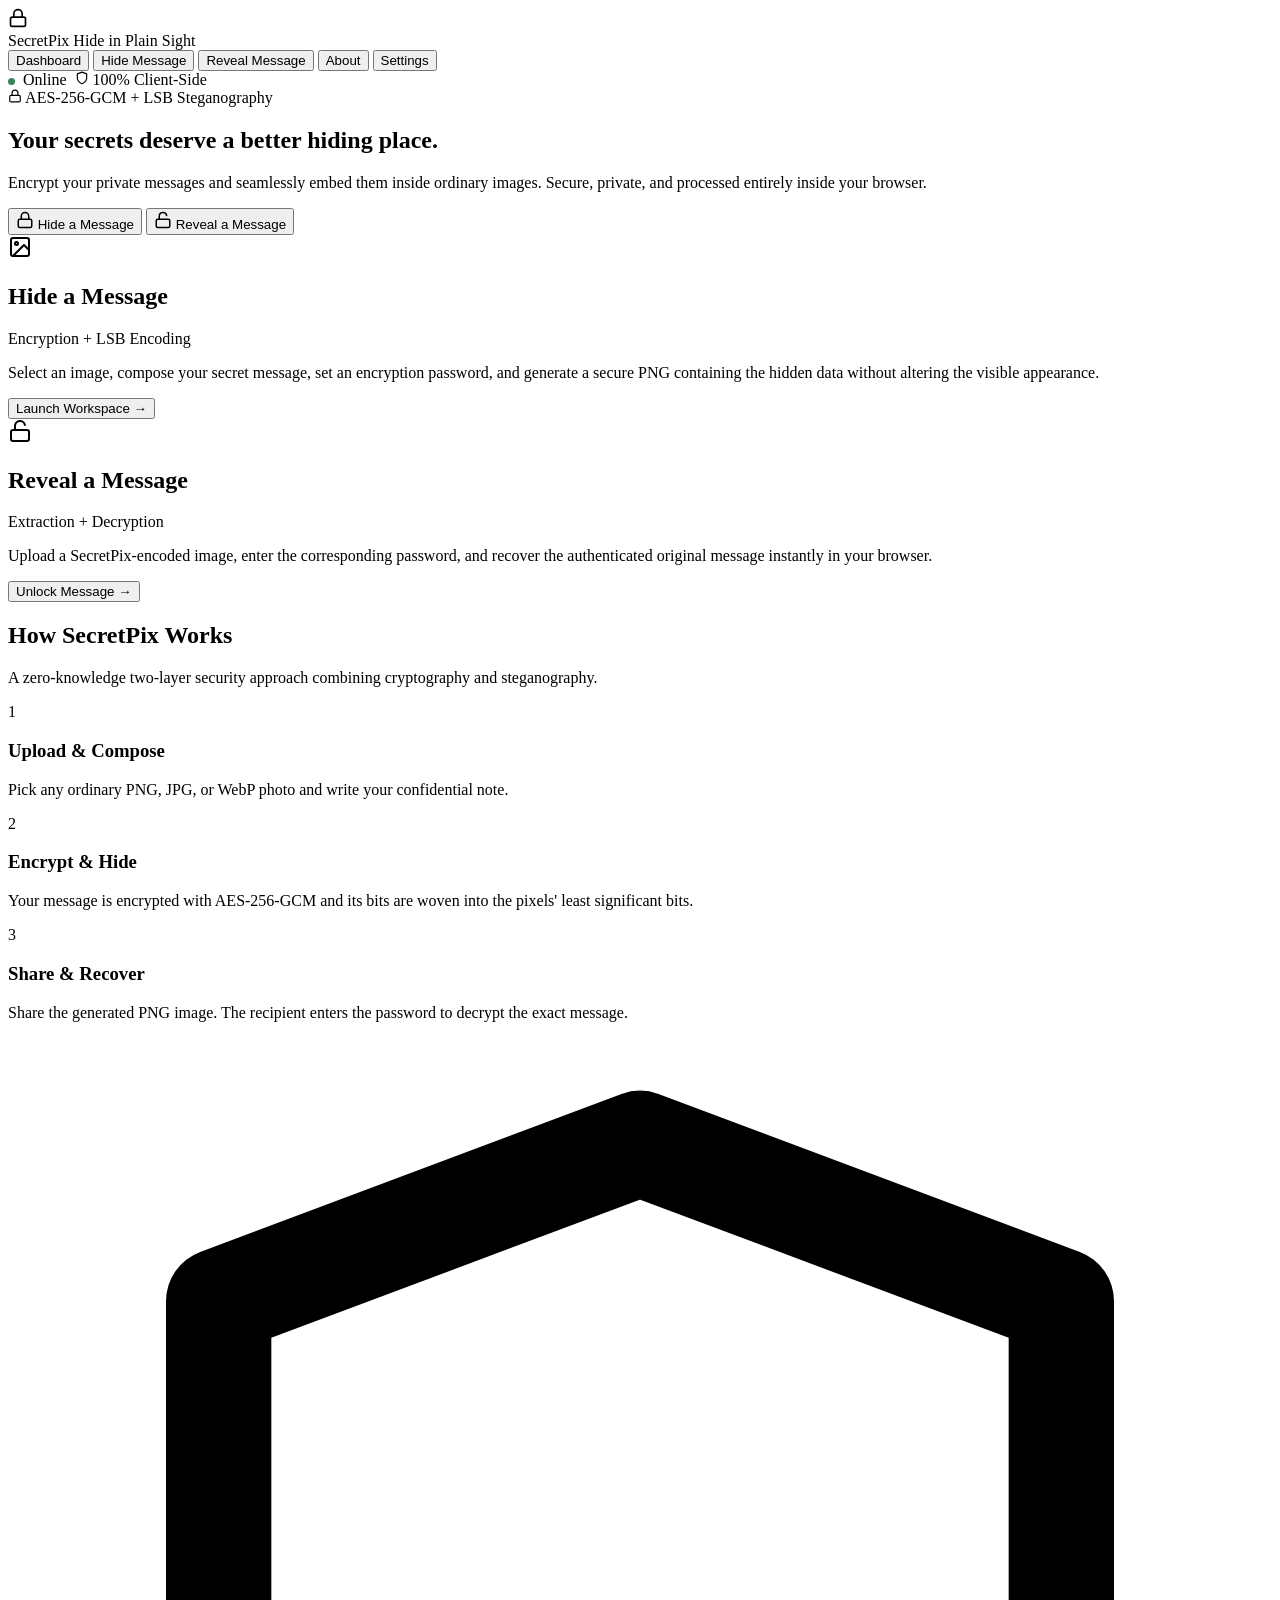
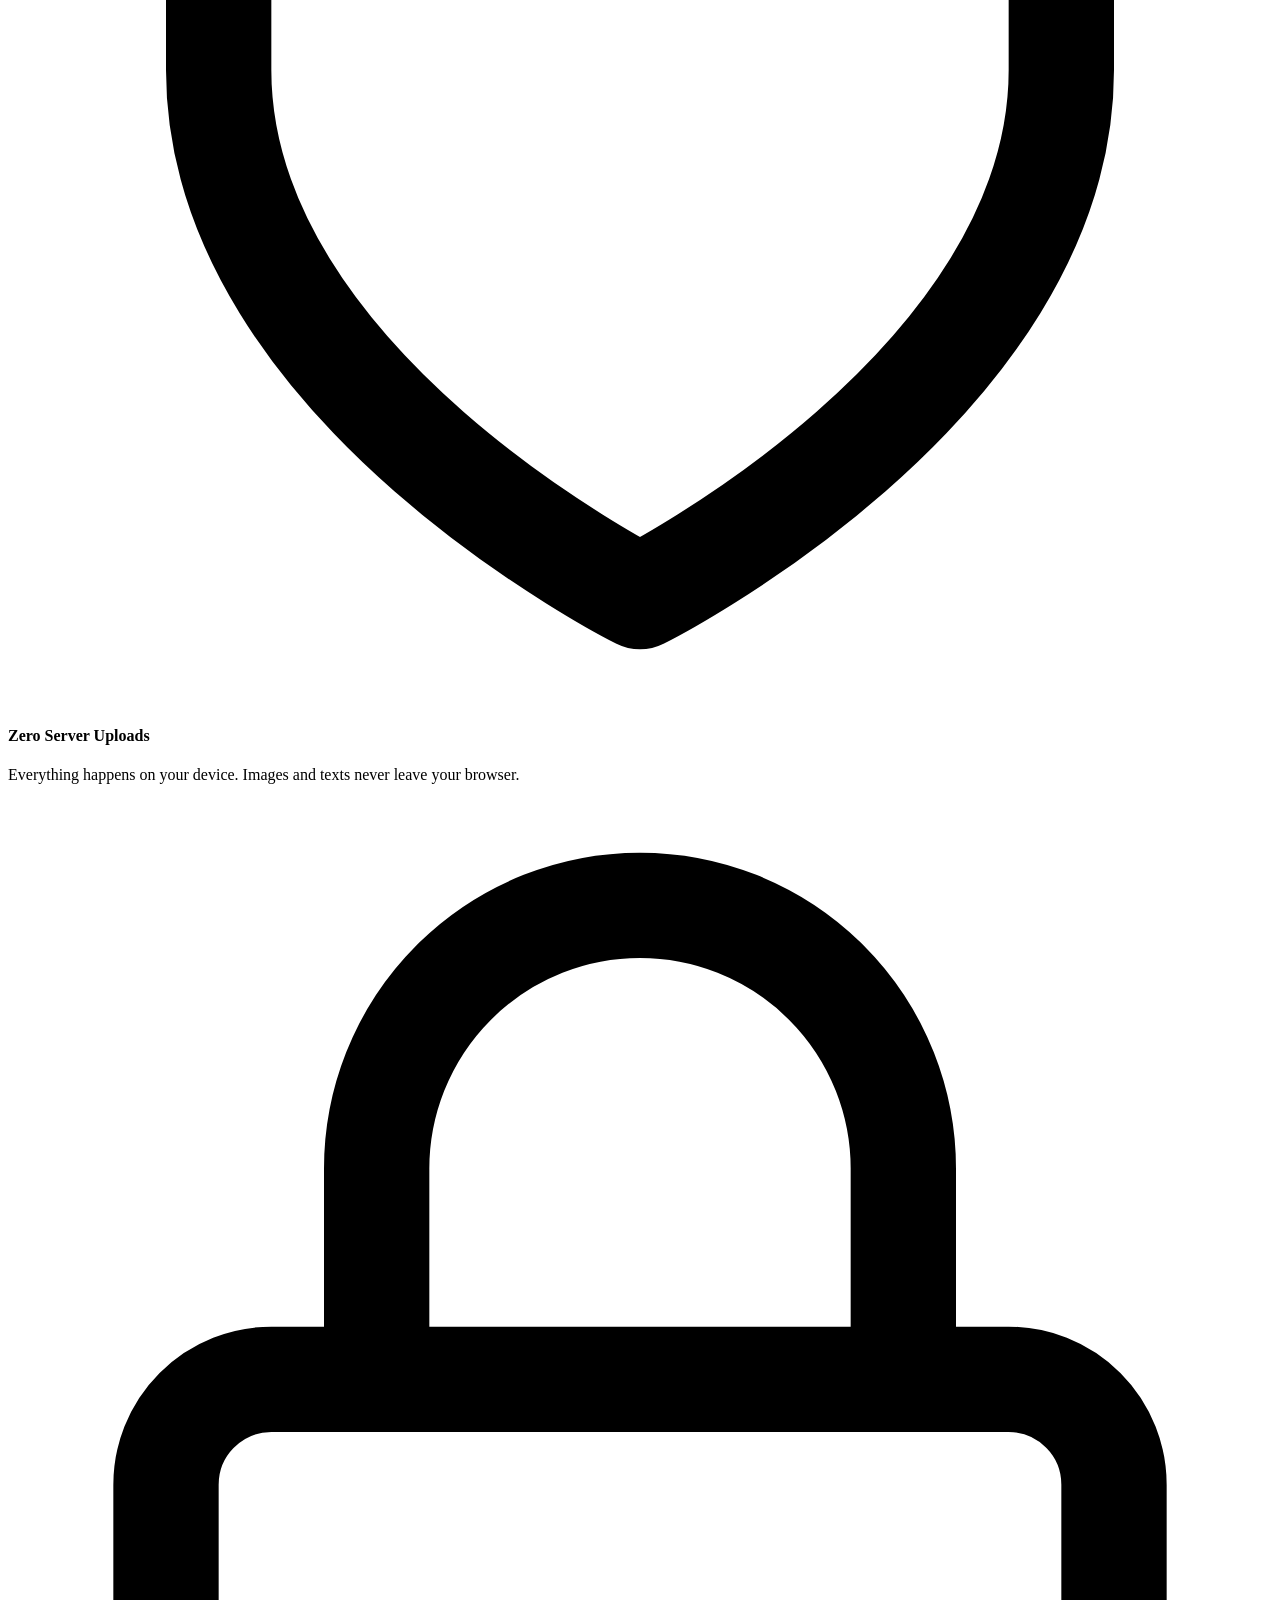
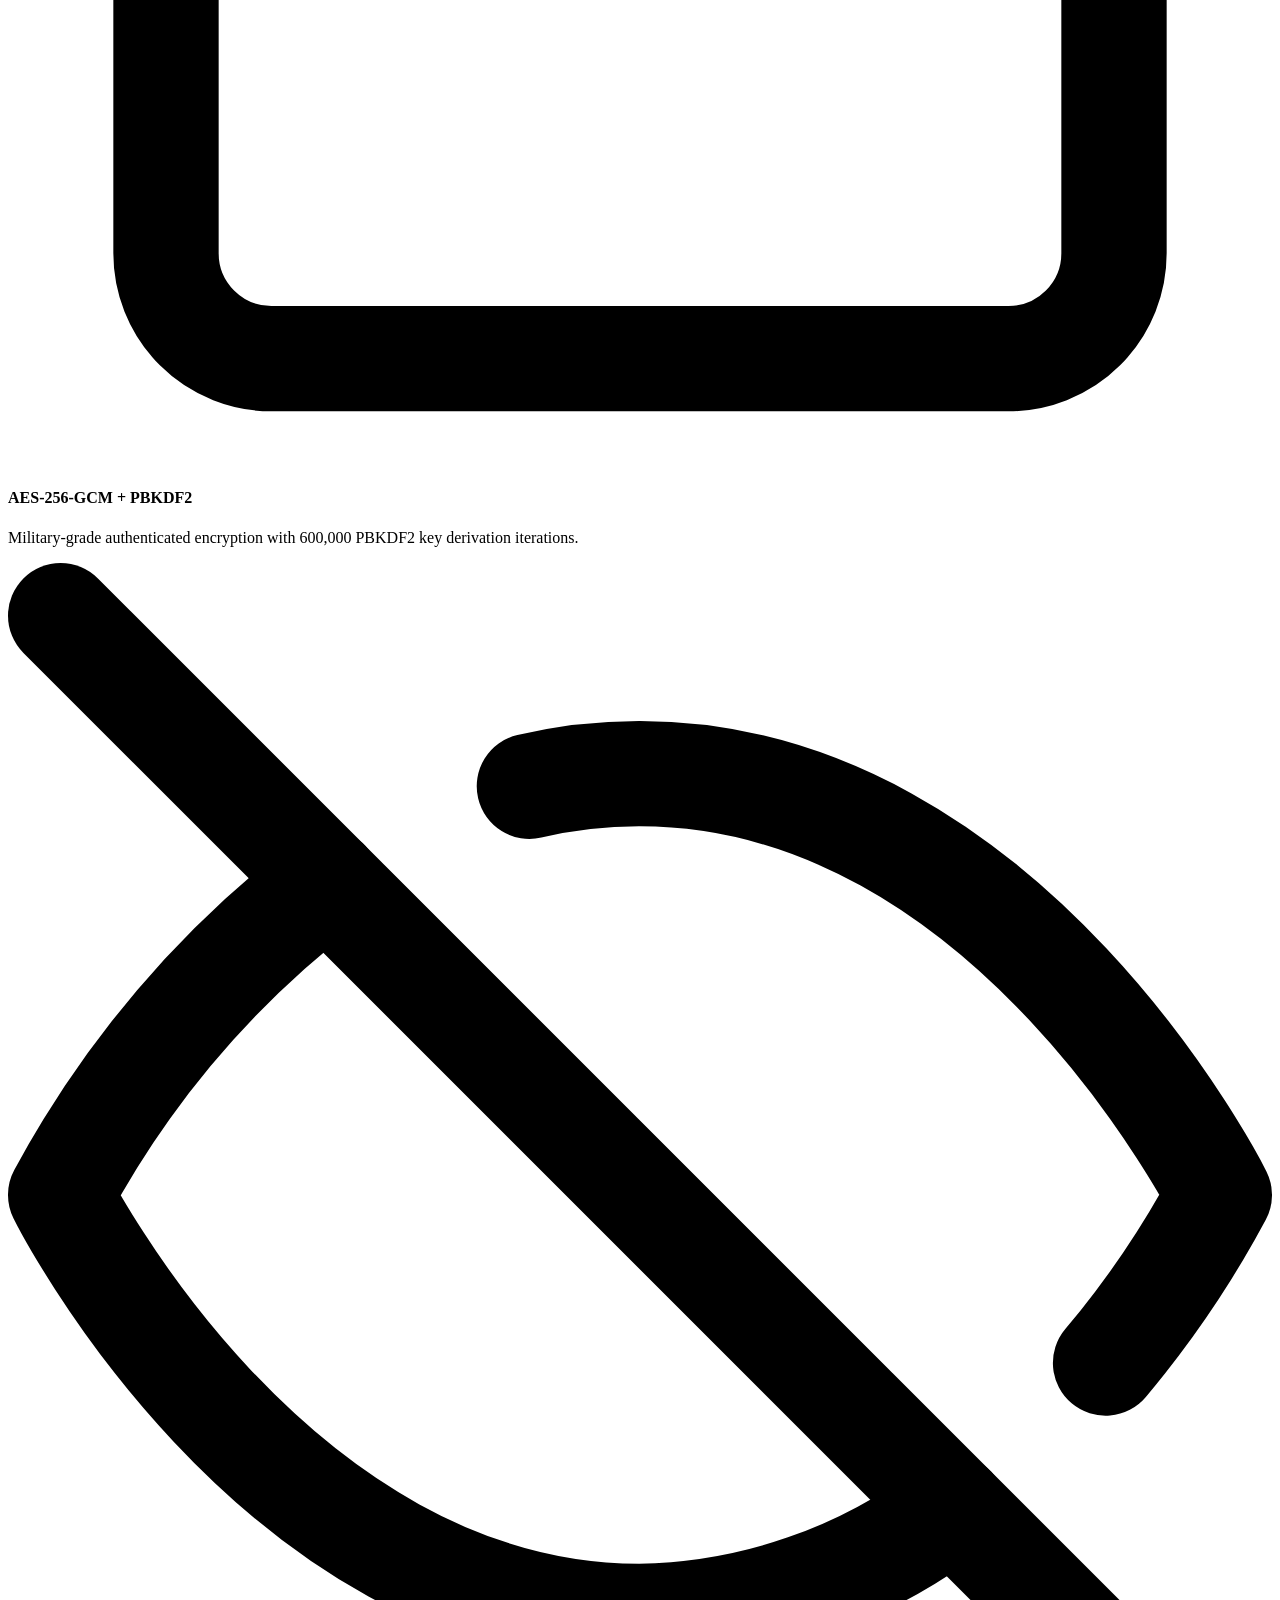
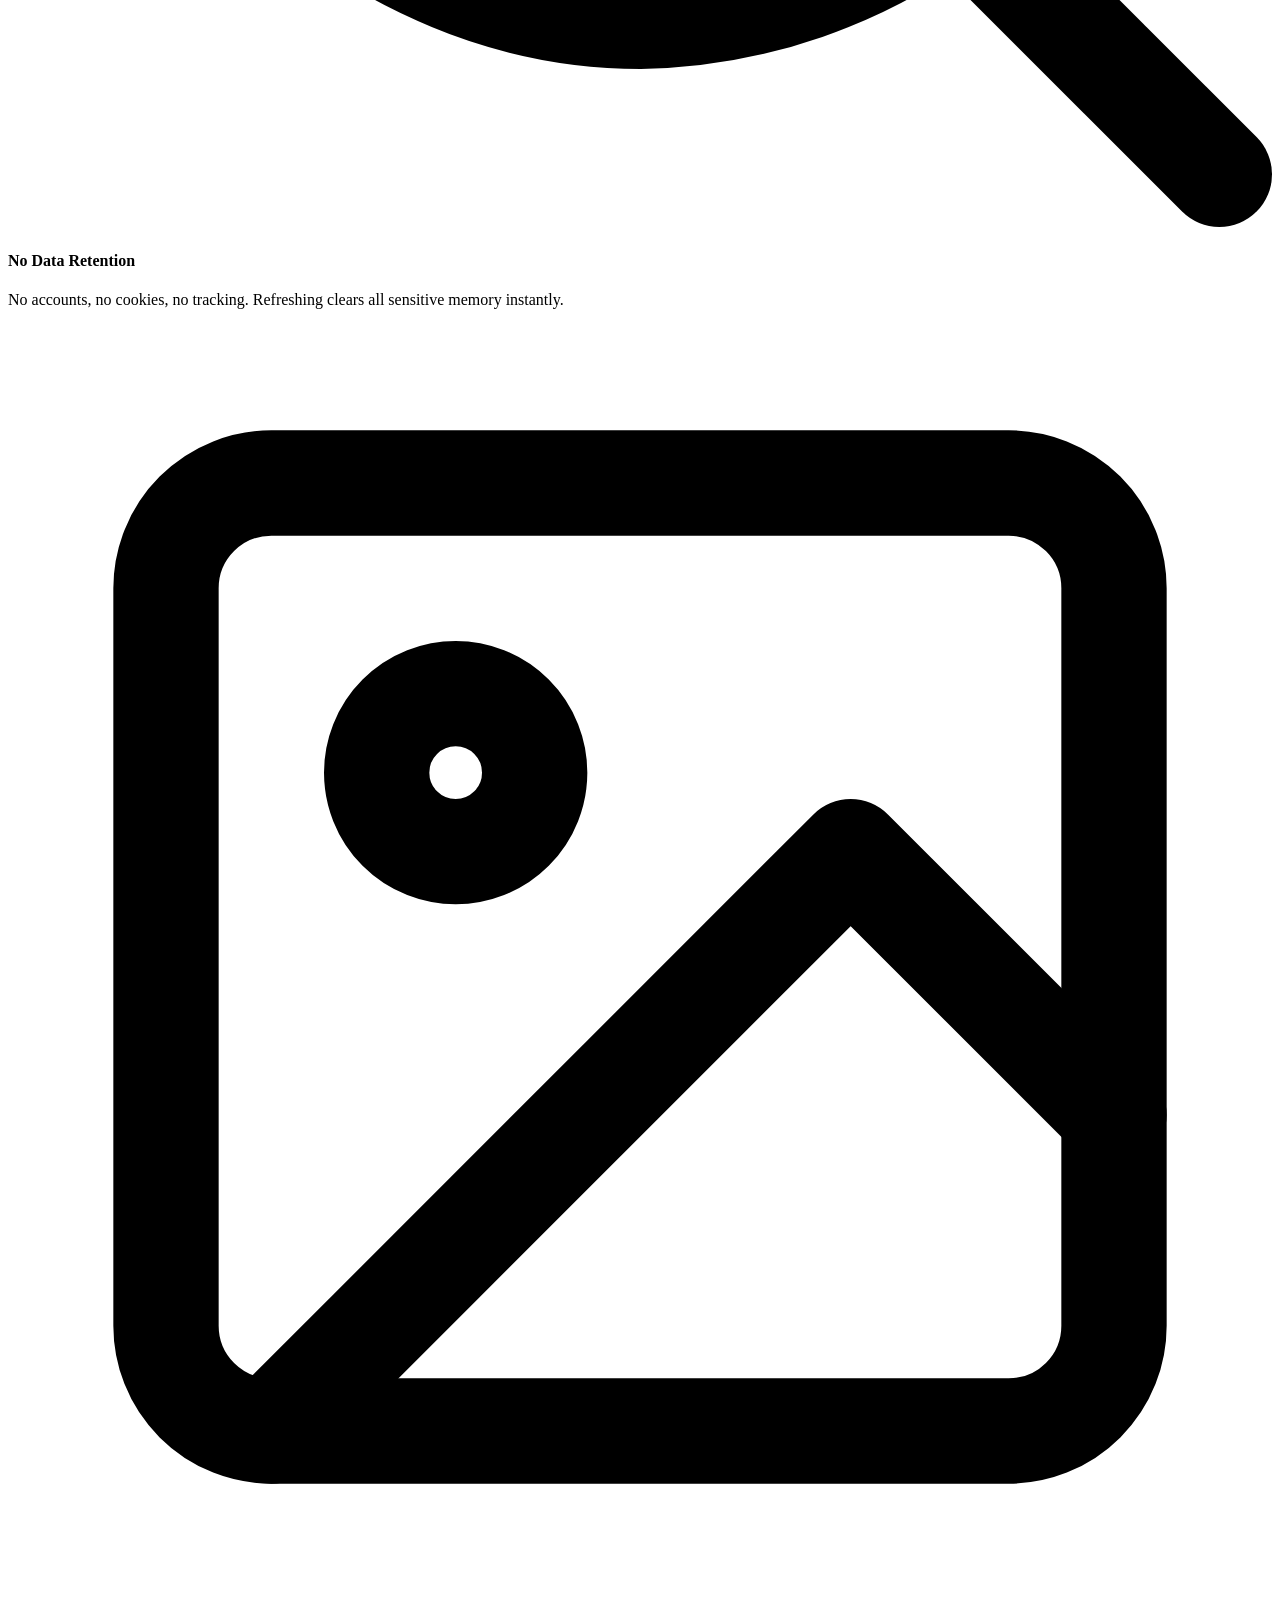
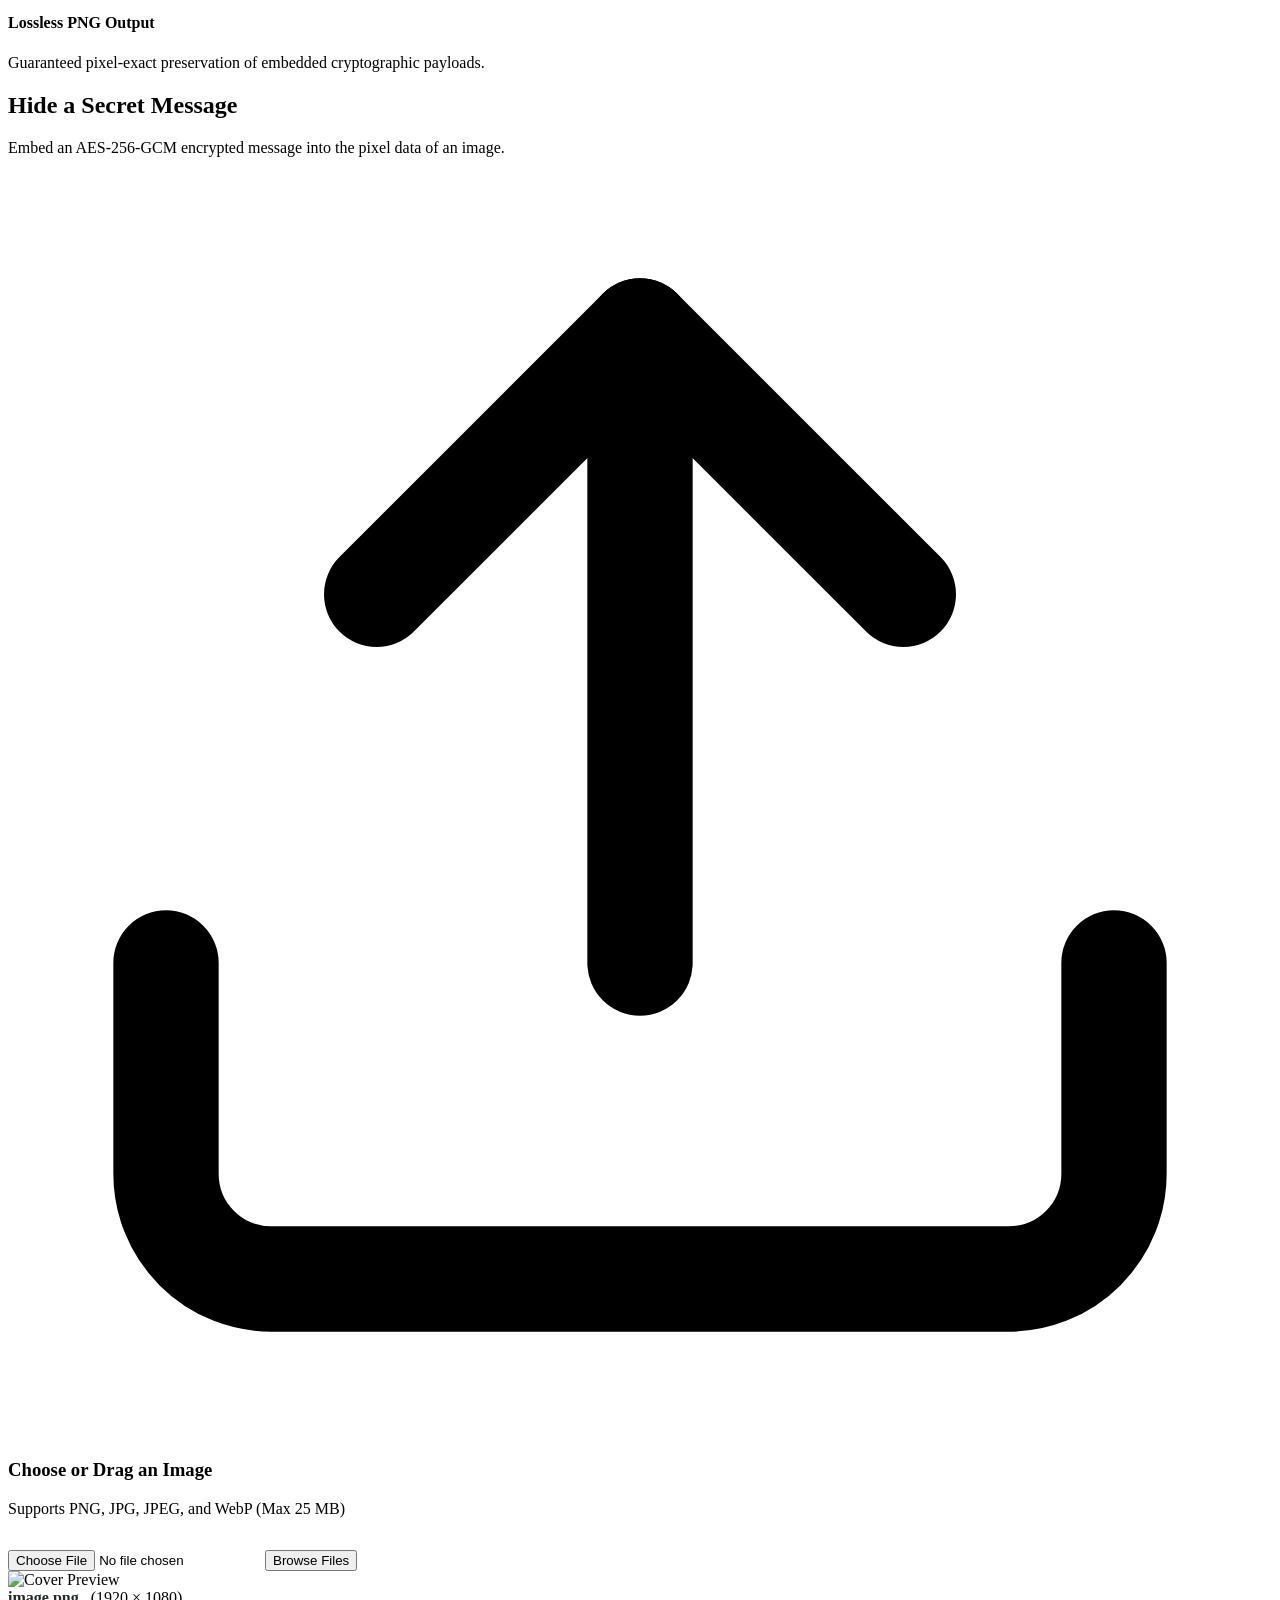
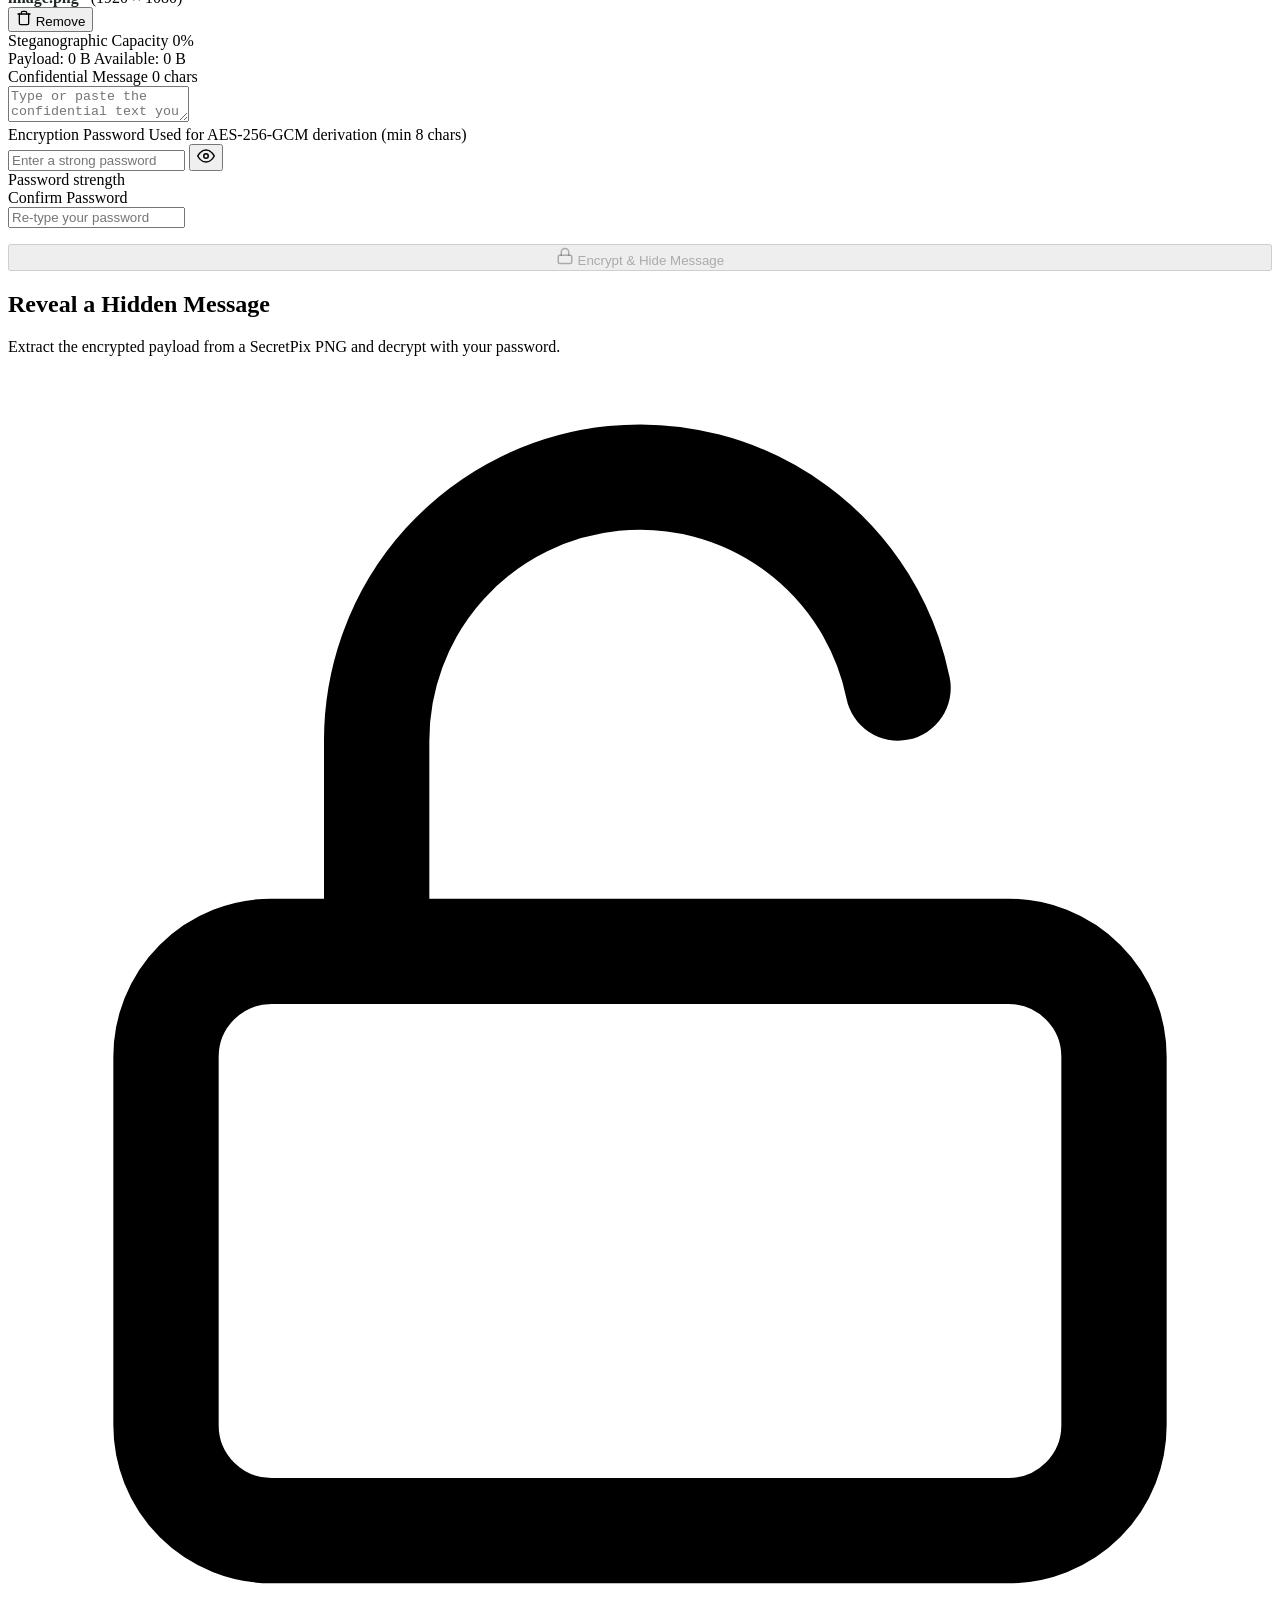
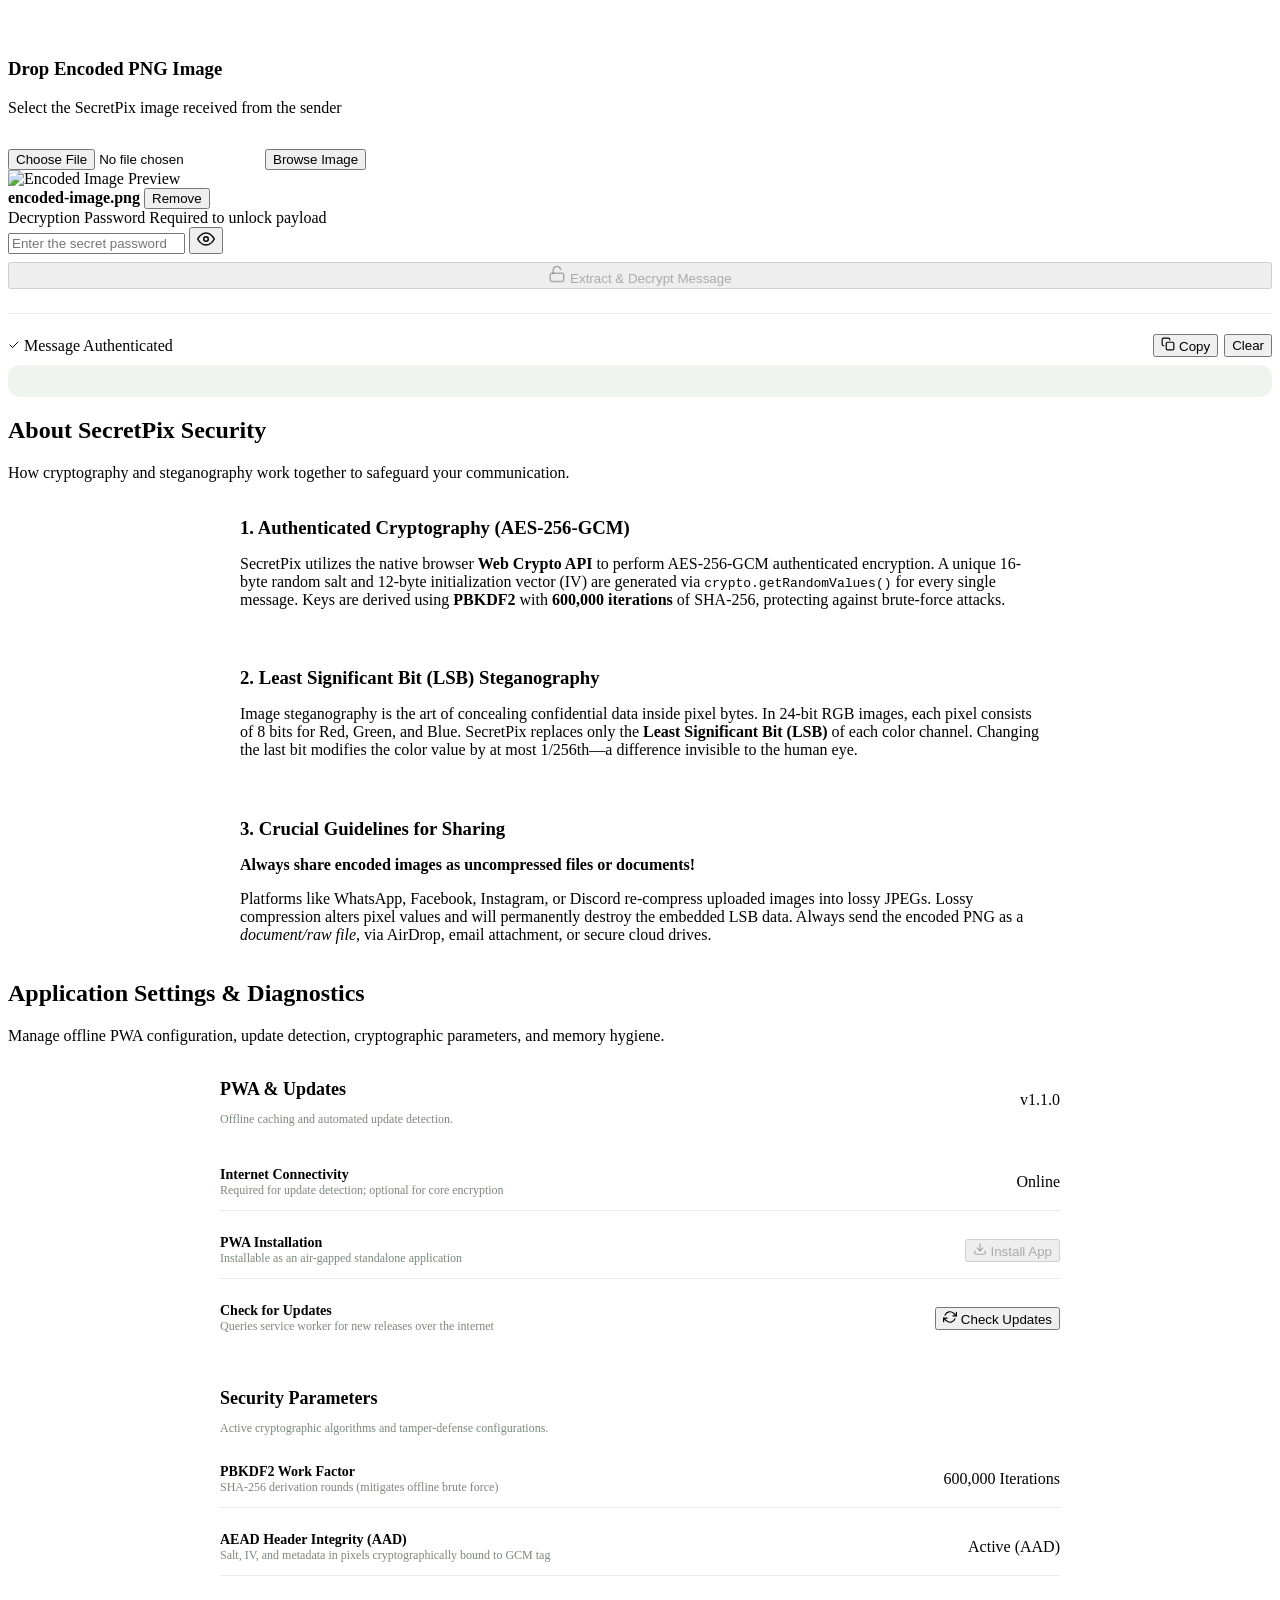
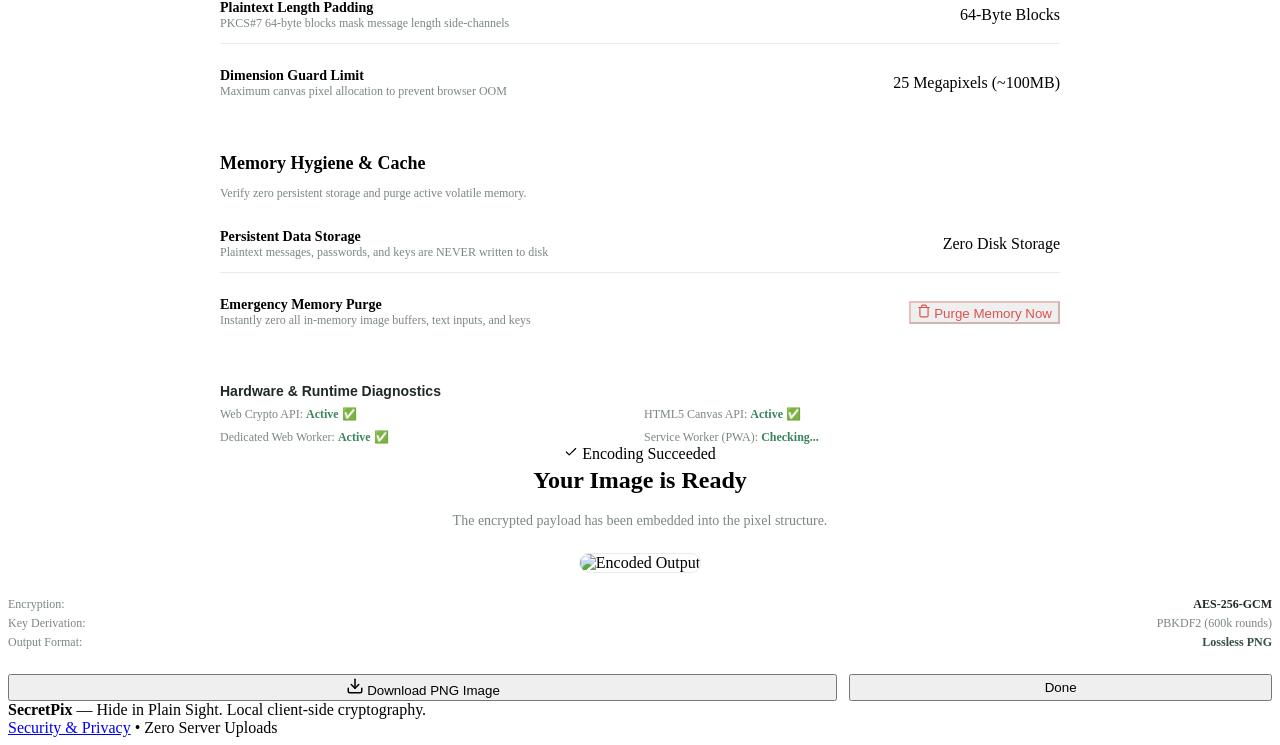
==== commit 99f8f92b: "Add full PWA support (sw.js, manifest.webmanifest, icons), auto-update detection, and Settings & Dia" ====
--- a/index.html
+++ b/index.html
@@ -6,6 +6,11 @@
   <meta name="description" content="SecretPix — Privacy-focused client-side image steganography and AES-256-GCM encryption. Hide confidential messages inside ordinary images.">
   <title>SecretPix — Hide in Plain Sight</title>
   
+  <!-- Progressive Web App Manifest -->
+  <link rel="manifest" href="manifest.webmanifest">
+  <meta name="theme-color" content="#52796F">
+  <link rel="apple-touch-icon" href="assets/icons/icon-192.svg">
+
   <!-- Stylesheets -->
   <link rel="stylesheet" href="css/variables.css">
   <link rel="stylesheet" href="css/base.css">
@@ -36,9 +41,14 @@
           <button class="nav-link" data-view="viewHide">Hide Message</button>
           <button class="nav-link" data-view="viewReveal">Reveal Message</button>
           <button class="nav-link" data-view="viewAbout">About</button>
+          <button class="nav-link" data-view="viewSettings">Settings</button>
         </nav>
 
-        <div class="header-status">
+        <div class="header-status" style="display: flex; gap: 8px; align-items: center;">
+          <span id="networkStatusBadge" class="badge badge-mint">
+            <span style="display:inline-block; width:7px; height:7px; border-radius:50%; background:var(--color-success); margin-right:4px;"></span>
+            Online
+          </span>
           <span class="badge badge-mint">
             <svg xmlns="http://www.w3.org/2000/svg" width="14" height="14" viewBox="0 0 24 24" fill="none" stroke="currentColor" stroke-width="2" stroke-linecap="round" stroke-linejoin="round"><path d="M12 22s8-4 8-10V5l-8-3-8 3v7c0 6 8 10 8 10z"/></svg>
             100% Client-Side
@@ -51,6 +61,23 @@
   <!-- Main Content Area -->
   <main class="main-content">
     <div class="container">
+
+      <!-- PWA Update Notification Banner -->
+      <div id="updateBanner" class="card card-pistachio" style="display: none; margin-bottom: var(--space-6); padding: var(--space-4) var(--space-6); border-radius: var(--radius-lg); align-items: center; justify-content: space-between; gap: var(--space-4); flex-wrap: wrap;">
+        <div style="display: flex; align-items: center; gap: 12px;">
+          <div class="brand-icon" style="width: 32px; height: 32px;">
+            <svg xmlns="http://www.w3.org/2000/svg" width="16" height="16" viewBox="0 0 24 24" fill="none" stroke="currentColor" stroke-width="2" stroke-linecap="round" stroke-linejoin="round"><polyline points="23 4 23 10 17 10"/><polyline points="1 20 1 14 7 14"/><path d="M3.51 9a9 9 0 0 1 14.85-3.36L23 10M1 14l4.64 4.36A9 9 0 0 0 20.49 15"/></svg>
+          </div>
+          <div>
+            <strong style="color: var(--color-text);">A new version of SecretPix is available!</strong>
+            <p style="font-size: var(--text-xs); color: var(--color-text-secondary); margin: 0;">Update to receive the latest security enhancements.</p>
+          </div>
+        </div>
+        <div style="display: flex; gap: 8px;">
+          <button type="button" class="btn btn-primary btn-sm" id="updateNowBtn">Update Now</button>
+          <button type="button" class="btn btn-ghost btn-sm" id="dismissUpdateBtn">Later</button>
+        </div>
+      </div>
 
       <!-- ==========================================
            VIEW 1: DASHBOARD
@@ -423,6 +450,146 @@
         </div>
       </section>
 
+      <!-- ==========================================
+           VIEW 5: SETTINGS & PWA DIAGNOSTICS
+           ========================================== -->
+      <section id="viewSettings" class="view-section">
+        <div class="workspace-header">
+          <h2 class="workspace-title">Application Settings & Diagnostics</h2>
+          <p class="workspace-subtitle">Manage offline PWA configuration, update detection, cryptographic parameters, and memory hygiene.</p>
+        </div>
+
+        <div style="display: grid; gap: var(--space-6); max-width: 840px; margin: 0 auto;">
+          
+          <!-- Card 1: PWA & Auto-Update Management -->
+          <div class="card">
+            <div style="display: flex; justify-content: space-between; align-items: center; margin-bottom: 1rem;">
+              <div>
+                <h3 style="font-size: var(--text-lg); margin-bottom: 4px;">PWA & Updates</h3>
+                <p style="font-size: var(--text-xs); color: var(--color-text-secondary);">Offline caching and automated update detection.</p>
+              </div>
+              <span class="badge badge-mint font-mono" id="appVersionBadge">v1.1.0</span>
+            </div>
+
+            <div style="display: flex; flex-direction: column; gap: var(--space-3);">
+              <!-- Connection State -->
+              <div style="display: flex; justify-content: space-between; align-items: center; padding: var(--space-3) 0; border-bottom: 1px solid var(--color-border);">
+                <div>
+                  <div style="font-size: var(--text-sm); font-weight: 600;">Internet Connectivity</div>
+                  <div style="font-size: var(--text-xs); color: var(--color-text-secondary);">Required for update detection; optional for core encryption</div>
+                </div>
+                <span id="settingsNetworkBadge" class="badge badge-mint">Online</span>
+              </div>
+
+              <!-- Install State -->
+              <div style="display: flex; justify-content: space-between; align-items: center; padding: var(--space-3) 0; border-bottom: 1px solid var(--color-border);">
+                <div>
+                  <div style="font-size: var(--text-sm); font-weight: 600;">PWA Installation</div>
+                  <div id="settingsInstallDesc" style="font-size: var(--text-xs); color: var(--color-text-secondary);">Installable as an air-gapped standalone application</div>
+                </div>
+                <div id="installButtonContainer">
+                  <button type="button" class="btn btn-secondary btn-sm" id="installPwaBtn" disabled>
+                    <svg xmlns="http://www.w3.org/2000/svg" width="14" height="14" viewBox="0 0 24 24" fill="none" stroke="currentColor" stroke-width="2" stroke-linecap="round" stroke-linejoin="round"><path d="M21 15v4a2 2 0 0 1-2 2H5a2 2 0 0 1-2-2v-4"/><polyline points="7 10 12 15 17 10"/><line x1="12" y1="15" x2="12" y2="3"/></svg>
+                    Install App
+                  </button>
+                </div>
+              </div>
+
+              <!-- Check Updates -->
+              <div style="display: flex; justify-content: space-between; align-items: center; padding: var(--space-3) 0;">
+                <div>
+                  <div style="font-size: var(--text-sm); font-weight: 600;">Check for Updates</div>
+                  <div id="lastUpdateCheckText" style="font-size: var(--text-xs); color: var(--color-text-secondary);">Queries service worker for new releases over the internet</div>
+                </div>
+                <button type="button" class="btn btn-outline btn-sm" id="checkUpdatesBtn">
+                  <svg xmlns="http://www.w3.org/2000/svg" width="14" height="14" viewBox="0 0 24 24" fill="none" stroke="currentColor" stroke-width="2" stroke-linecap="round" stroke-linejoin="round"><polyline points="23 4 23 10 17 10"/><polyline points="1 20 1 14 7 14"/><path d="M3.51 9a9 9 0 0 1 14.85-3.36L23 10M1 14l4.64 4.36A9 9 0 0 0 20.49 15"/></svg>
+                  Check Updates
+                </button>
+              </div>
+            </div>
+          </div>
+
+          <!-- Card 2: Cryptographic & Steganographic Configuration -->
+          <div class="card">
+            <h3 style="font-size: var(--text-lg); margin-bottom: 4px;">Security Parameters</h3>
+            <p style="font-size: var(--text-xs); color: var(--color-text-secondary); margin-bottom: 1rem;">Active cryptographic algorithms and tamper-defense configurations.</p>
+
+            <div style="display: flex; flex-direction: column; gap: var(--space-3);">
+              <div style="display: flex; justify-content: space-between; align-items: center; padding: var(--space-3) 0; border-bottom: 1px solid var(--color-border);">
+                <div>
+                  <div style="font-size: var(--text-sm); font-weight: 600;">PBKDF2 Work Factor</div>
+                  <div style="font-size: var(--text-xs); color: var(--color-text-secondary);">SHA-256 derivation rounds (mitigates offline brute force)</div>
+                </div>
+                <span class="badge badge-mint font-mono">600,000 Iterations</span>
+              </div>
+
+              <div style="display: flex; justify-content: space-between; align-items: center; padding: var(--space-3) 0; border-bottom: 1px solid var(--color-border);">
+                <div>
+                  <div style="font-size: var(--text-sm); font-weight: 600;">AEAD Header Integrity (AAD)</div>
+                  <div style="font-size: var(--text-xs); color: var(--color-text-secondary);">Salt, IV, and metadata in pixels cryptographically bound to GCM tag</div>
+                </div>
+                <span class="badge badge-success font-mono">Active (AAD)</span>
+              </div>
+
+              <div style="display: flex; justify-content: space-between; align-items: center; padding: var(--space-3) 0; border-bottom: 1px solid var(--color-border);">
+                <div>
+                  <div style="font-size: var(--text-sm); font-weight: 600;">Plaintext Length Padding</div>
+                  <div style="font-size: var(--text-xs); color: var(--color-text-secondary);">PKCS#7 64-byte blocks mask message length side-channels</div>
+                </div>
+                <span class="badge badge-success font-mono">64-Byte Blocks</span>
+              </div>
+
+              <div style="display: flex; justify-content: space-between; align-items: center; padding: var(--space-3) 0;">
+                <div>
+                  <div style="font-size: var(--text-sm); font-weight: 600;">Dimension Guard Limit</div>
+                  <div style="font-size: var(--text-xs); color: var(--color-text-secondary);">Maximum canvas pixel allocation to prevent browser OOM</div>
+                </div>
+                <span class="badge badge-neutral font-mono">25 Megapixels (~100MB)</span>
+              </div>
+            </div>
+          </div>
+
+          <!-- Card 3: Memory Hygiene & Volatile Scrubbing -->
+          <div class="card">
+            <h3 style="font-size: var(--text-lg); margin-bottom: 4px;">Memory Hygiene & Cache</h3>
+            <p style="font-size: var(--text-xs); color: var(--color-text-secondary); margin-bottom: 1rem;">Verify zero persistent storage and purge active volatile memory.</p>
+
+            <div style="display: flex; flex-direction: column; gap: var(--space-3);">
+              <div style="display: flex; justify-content: space-between; align-items: center; padding: var(--space-3) 0; border-bottom: 1px solid var(--color-border);">
+                <div>
+                  <div style="font-size: var(--text-sm); font-weight: 600;">Persistent Data Storage</div>
+                  <div style="font-size: var(--text-xs); color: var(--color-text-secondary);">Plaintext messages, passwords, and keys are NEVER written to disk</div>
+                </div>
+                <span class="badge badge-success">Zero Disk Storage</span>
+              </div>
+
+              <div style="display: flex; justify-content: space-between; align-items: center; padding: var(--space-3) 0;">
+                <div>
+                  <div style="font-size: var(--text-sm); font-weight: 600;">Emergency Memory Purge</div>
+                  <div style="font-size: var(--text-xs); color: var(--color-text-secondary);">Instantly zero all in-memory image buffers, text inputs, and keys</div>
+                </div>
+                <button type="button" class="btn btn-outline btn-sm" id="purgeMemoryBtn" style="color: var(--color-error); border-color: rgba(217, 83, 79, 0.3);">
+                  <svg xmlns="http://www.w3.org/2000/svg" width="14" height="14" viewBox="0 0 24 24" fill="none" stroke="currentColor" stroke-width="2" stroke-linecap="round" stroke-linejoin="round"><polyline points="3 6 5 6 21 6"/><path d="M19 6v14a2 2 0 0 1-2 2H7a2 2 0 0 1-2-2V6m3 0V4a2 2 0 0 1 2-2h4a2 2 0 0 1 2 2v2"/></svg>
+                  Purge Memory Now
+                </button>
+              </div>
+            </div>
+          </div>
+
+          <!-- Card 4: Hardware & Runtime Diagnostics -->
+          <div class="card card-surface font-mono" style="font-size: var(--text-xs); color: var(--color-text-secondary);">
+            <h4 style="font-family: var(--font-sans); font-size: var(--text-sm); font-weight: 600; color: var(--color-text); margin-bottom: 8px;">Hardware & Runtime Diagnostics</h4>
+            <div style="display: grid; grid-template-columns: 1fr 1fr; gap: 8px;">
+              <div>Web Crypto API: <span id="diagCrypto" style="color: var(--color-success); font-weight: 600;">Active ✅</span></div>
+              <div>HTML5 Canvas API: <span id="diagCanvas" style="color: var(--color-success); font-weight: 600;">Active ✅</span></div>
+              <div>Dedicated Web Worker: <span id="diagWorker" style="color: var(--color-success); font-weight: 600;">Active ✅</span></div>
+              <div>Service Worker (PWA): <span id="diagSW" style="color: var(--color-success); font-weight: 600;">Checking...</span></div>
+            </div>
+          </div>
+
+        </div>
+      </section>
+
     </div>
   </main>
 
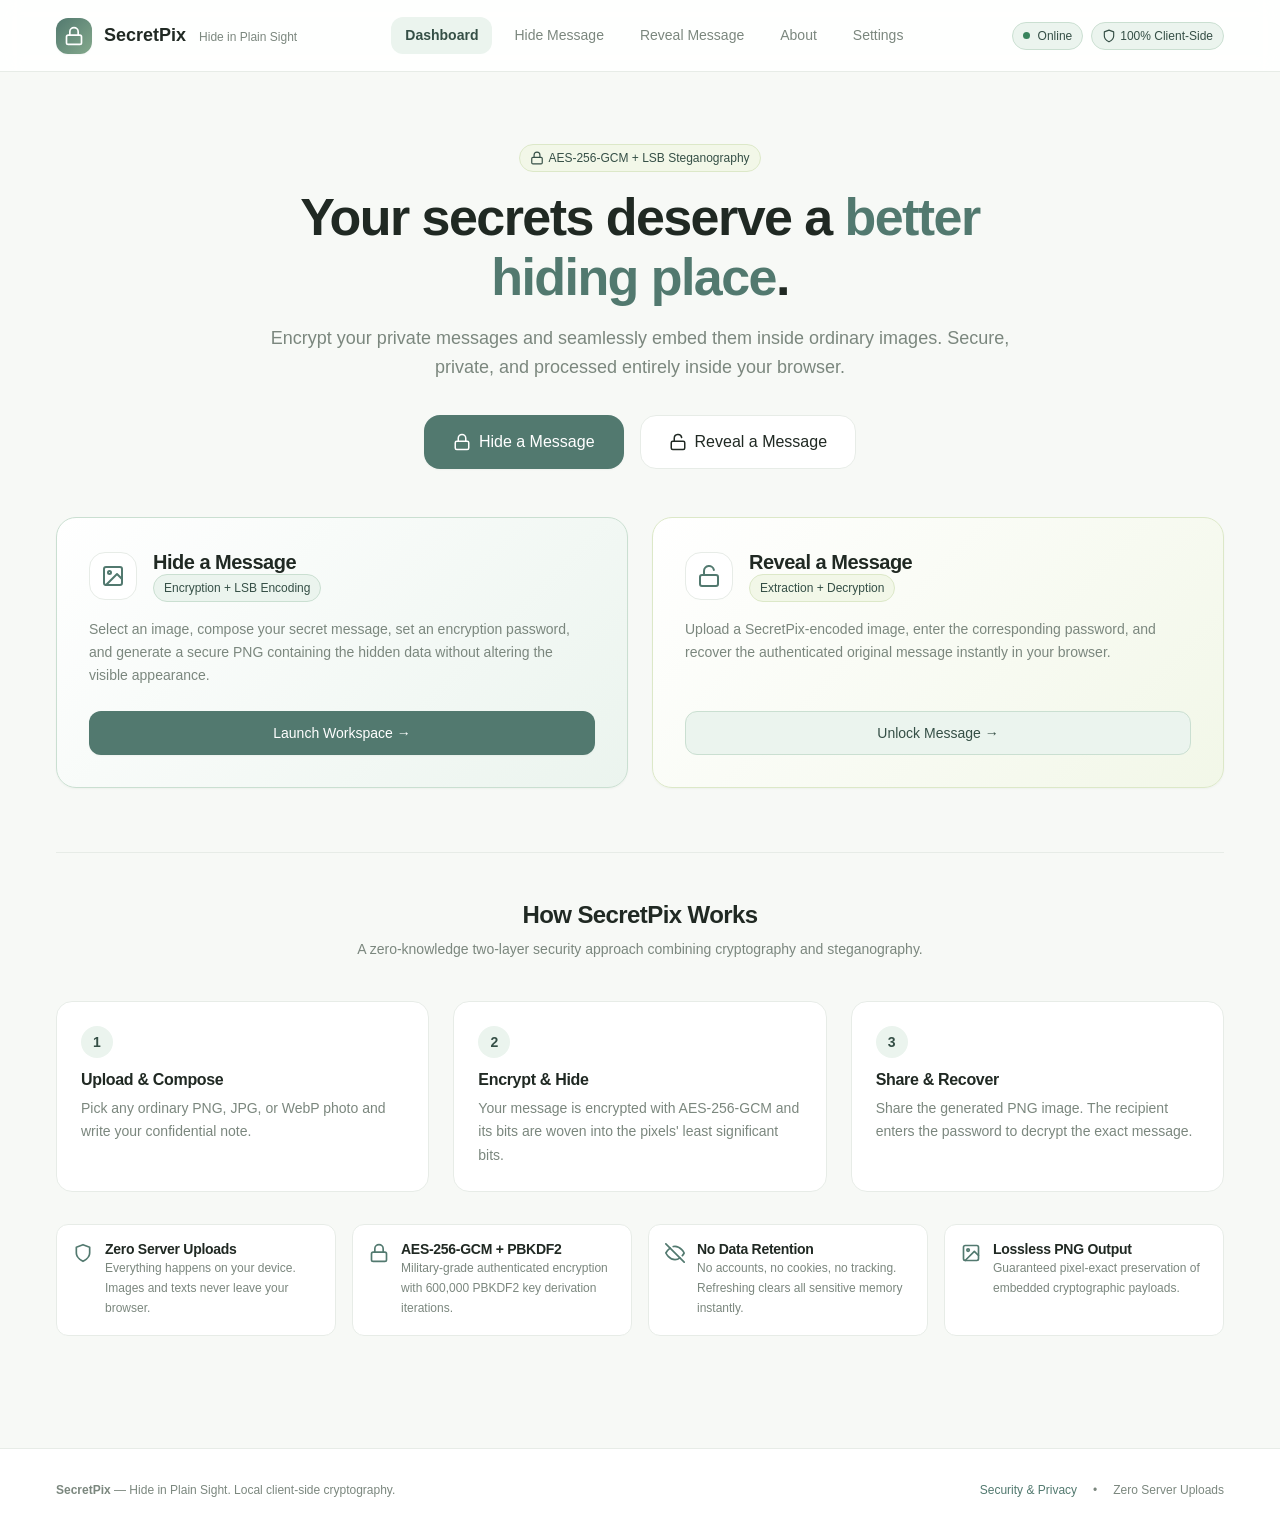
==== commit c5d921db: "Optimize website for mobile screens, touch targets, and native PWA bottom navigation" ====
--- a/index.html
+++ b/index.html
@@ -2,7 +2,7 @@
 <html lang="en">
 <head>
   <meta charset="UTF-8">
-  <meta name="viewport" content="width=device-width, initial-scale=1.0">
+  <meta name="viewport" content="width=device-width, initial-scale=1.0, viewport-fit=cover">
   <meta name="description" content="SecretPix — Privacy-focused client-side image steganography and AES-256-GCM encryption. Hide confidential messages inside ordinary images.">
   <title>SecretPix — Hide in Plain Sight</title>
   
@@ -44,12 +44,12 @@
           <button class="nav-link" data-view="viewSettings">Settings</button>
         </nav>
 
-        <div class="header-status" style="display: flex; gap: 8px; align-items: center;">
+        <div class="header-status">
           <span id="networkStatusBadge" class="badge badge-mint">
             <span style="display:inline-block; width:7px; height:7px; border-radius:50%; background:var(--color-success); margin-right:4px;"></span>
             Online
           </span>
-          <span class="badge badge-mint">
+          <span class="badge badge-mint badge-desktop-only">
             <svg xmlns="http://www.w3.org/2000/svg" width="14" height="14" viewBox="0 0 24 24" fill="none" stroke="currentColor" stroke-width="2" stroke-linecap="round" stroke-linejoin="round"><path d="M12 22s8-4 8-10V5l-8-3-8 3v7c0 6 8 10 8 10z"/></svg>
             100% Client-Side
           </span>
@@ -463,29 +463,29 @@
           
           <!-- Card 1: PWA & Auto-Update Management -->
           <div class="card">
-            <div style="display: flex; justify-content: space-between; align-items: center; margin-bottom: 1rem;">
+            <div style="display: flex; justify-content: space-between; align-items: center; margin-bottom: 1rem; flex-wrap: wrap; gap: 8px;">
               <div>
                 <h3 style="font-size: var(--text-lg); margin-bottom: 4px;">PWA & Updates</h3>
                 <p style="font-size: var(--text-xs); color: var(--color-text-secondary);">Offline caching and automated update detection.</p>
               </div>
-              <span class="badge badge-mint font-mono" id="appVersionBadge">v1.1.0</span>
-            </div>
-
-            <div style="display: flex; flex-direction: column; gap: var(--space-3);">
+              <span class="badge badge-mint font-mono" id="appVersionBadge">v1.1.1</span>
+            </div>
+
+            <div>
               <!-- Connection State -->
-              <div style="display: flex; justify-content: space-between; align-items: center; padding: var(--space-3) 0; border-bottom: 1px solid var(--color-border);">
-                <div>
-                  <div style="font-size: var(--text-sm); font-weight: 600;">Internet Connectivity</div>
-                  <div style="font-size: var(--text-xs); color: var(--color-text-secondary);">Required for update detection; optional for core encryption</div>
+              <div class="settings-row">
+                <div class="settings-row-info">
+                  <div class="settings-row-title">Internet Connectivity</div>
+                  <div class="settings-row-desc">Required for update detection; optional for core encryption</div>
                 </div>
                 <span id="settingsNetworkBadge" class="badge badge-mint">Online</span>
               </div>
 
               <!-- Install State -->
-              <div style="display: flex; justify-content: space-between; align-items: center; padding: var(--space-3) 0; border-bottom: 1px solid var(--color-border);">
-                <div>
-                  <div style="font-size: var(--text-sm); font-weight: 600;">PWA Installation</div>
-                  <div id="settingsInstallDesc" style="font-size: var(--text-xs); color: var(--color-text-secondary);">Installable as an air-gapped standalone application</div>
+              <div class="settings-row">
+                <div class="settings-row-info">
+                  <div class="settings-row-title">PWA Installation</div>
+                  <div id="settingsInstallDesc" class="settings-row-desc">Installable as an air-gapped standalone application</div>
                 </div>
                 <div id="installButtonContainer">
                   <button type="button" class="btn btn-secondary btn-sm" id="installPwaBtn" disabled>
@@ -496,10 +496,10 @@
               </div>
 
               <!-- Check Updates -->
-              <div style="display: flex; justify-content: space-between; align-items: center; padding: var(--space-3) 0;">
-                <div>
-                  <div style="font-size: var(--text-sm); font-weight: 600;">Check for Updates</div>
-                  <div id="lastUpdateCheckText" style="font-size: var(--text-xs); color: var(--color-text-secondary);">Queries service worker for new releases over the internet</div>
+              <div class="settings-row">
+                <div class="settings-row-info">
+                  <div class="settings-row-title">Check for Updates</div>
+                  <div id="lastUpdateCheckText" class="settings-row-desc">Queries service worker for new releases over the internet</div>
                 </div>
                 <button type="button" class="btn btn-outline btn-sm" id="checkUpdatesBtn">
                   <svg xmlns="http://www.w3.org/2000/svg" width="14" height="14" viewBox="0 0 24 24" fill="none" stroke="currentColor" stroke-width="2" stroke-linecap="round" stroke-linejoin="round"><polyline points="23 4 23 10 17 10"/><polyline points="1 20 1 14 7 14"/><path d="M3.51 9a9 9 0 0 1 14.85-3.36L23 10M1 14l4.64 4.36A9 9 0 0 0 20.49 15"/></svg>
@@ -514,35 +514,35 @@
             <h3 style="font-size: var(--text-lg); margin-bottom: 4px;">Security Parameters</h3>
             <p style="font-size: var(--text-xs); color: var(--color-text-secondary); margin-bottom: 1rem;">Active cryptographic algorithms and tamper-defense configurations.</p>
 
-            <div style="display: flex; flex-direction: column; gap: var(--space-3);">
-              <div style="display: flex; justify-content: space-between; align-items: center; padding: var(--space-3) 0; border-bottom: 1px solid var(--color-border);">
-                <div>
-                  <div style="font-size: var(--text-sm); font-weight: 600;">PBKDF2 Work Factor</div>
-                  <div style="font-size: var(--text-xs); color: var(--color-text-secondary);">SHA-256 derivation rounds (mitigates offline brute force)</div>
+            <div>
+              <div class="settings-row">
+                <div class="settings-row-info">
+                  <div class="settings-row-title">PBKDF2 Work Factor</div>
+                  <div class="settings-row-desc">SHA-256 derivation rounds (mitigates offline brute force)</div>
                 </div>
                 <span class="badge badge-mint font-mono">600,000 Iterations</span>
               </div>
 
-              <div style="display: flex; justify-content: space-between; align-items: center; padding: var(--space-3) 0; border-bottom: 1px solid var(--color-border);">
-                <div>
-                  <div style="font-size: var(--text-sm); font-weight: 600;">AEAD Header Integrity (AAD)</div>
-                  <div style="font-size: var(--text-xs); color: var(--color-text-secondary);">Salt, IV, and metadata in pixels cryptographically bound to GCM tag</div>
+              <div class="settings-row">
+                <div class="settings-row-info">
+                  <div class="settings-row-title">AEAD Header Integrity (AAD)</div>
+                  <div class="settings-row-desc">Salt, IV, and metadata in pixels cryptographically bound to GCM tag</div>
                 </div>
                 <span class="badge badge-success font-mono">Active (AAD)</span>
               </div>
 
-              <div style="display: flex; justify-content: space-between; align-items: center; padding: var(--space-3) 0; border-bottom: 1px solid var(--color-border);">
-                <div>
-                  <div style="font-size: var(--text-sm); font-weight: 600;">Plaintext Length Padding</div>
-                  <div style="font-size: var(--text-xs); color: var(--color-text-secondary);">PKCS#7 64-byte blocks mask message length side-channels</div>
+              <div class="settings-row">
+                <div class="settings-row-info">
+                  <div class="settings-row-title">Plaintext Length Padding</div>
+                  <div class="settings-row-desc">PKCS#7 64-byte blocks mask message length side-channels</div>
                 </div>
                 <span class="badge badge-success font-mono">64-Byte Blocks</span>
               </div>
 
-              <div style="display: flex; justify-content: space-between; align-items: center; padding: var(--space-3) 0;">
-                <div>
-                  <div style="font-size: var(--text-sm); font-weight: 600;">Dimension Guard Limit</div>
-                  <div style="font-size: var(--text-xs); color: var(--color-text-secondary);">Maximum canvas pixel allocation to prevent browser OOM</div>
+              <div class="settings-row">
+                <div class="settings-row-info">
+                  <div class="settings-row-title">Dimension Guard Limit</div>
+                  <div class="settings-row-desc">Maximum canvas pixel allocation to prevent browser OOM</div>
                 </div>
                 <span class="badge badge-neutral font-mono">25 Megapixels (~100MB)</span>
               </div>
@@ -554,19 +554,19 @@
             <h3 style="font-size: var(--text-lg); margin-bottom: 4px;">Memory Hygiene & Cache</h3>
             <p style="font-size: var(--text-xs); color: var(--color-text-secondary); margin-bottom: 1rem;">Verify zero persistent storage and purge active volatile memory.</p>
 
-            <div style="display: flex; flex-direction: column; gap: var(--space-3);">
-              <div style="display: flex; justify-content: space-between; align-items: center; padding: var(--space-3) 0; border-bottom: 1px solid var(--color-border);">
-                <div>
-                  <div style="font-size: var(--text-sm); font-weight: 600;">Persistent Data Storage</div>
-                  <div style="font-size: var(--text-xs); color: var(--color-text-secondary);">Plaintext messages, passwords, and keys are NEVER written to disk</div>
+            <div>
+              <div class="settings-row">
+                <div class="settings-row-info">
+                  <div class="settings-row-title">Persistent Data Storage</div>
+                  <div class="settings-row-desc">Plaintext messages, passwords, and keys are NEVER written to disk</div>
                 </div>
                 <span class="badge badge-success">Zero Disk Storage</span>
               </div>
 
-              <div style="display: flex; justify-content: space-between; align-items: center; padding: var(--space-3) 0;">
-                <div>
-                  <div style="font-size: var(--text-sm); font-weight: 600;">Emergency Memory Purge</div>
-                  <div style="font-size: var(--text-xs); color: var(--color-text-secondary);">Instantly zero all in-memory image buffers, text inputs, and keys</div>
+              <div class="settings-row">
+                <div class="settings-row-info">
+                  <div class="settings-row-title">Emergency Memory Purge</div>
+                  <div class="settings-row-desc">Instantly zero all in-memory image buffers, text inputs, and keys</div>
                 </div>
                 <button type="button" class="btn btn-outline btn-sm" id="purgeMemoryBtn" style="color: var(--color-error); border-color: rgba(217, 83, 79, 0.3);">
                   <svg xmlns="http://www.w3.org/2000/svg" width="14" height="14" viewBox="0 0 24 24" fill="none" stroke="currentColor" stroke-width="2" stroke-linecap="round" stroke-linejoin="round"><polyline points="3 6 5 6 21 6"/><path d="M19 6v14a2 2 0 0 1-2 2H7a2 2 0 0 1-2-2V6m3 0V4a2 2 0 0 1 2-2h4a2 2 0 0 1 2 2v2"/></svg>
@@ -579,7 +579,7 @@
           <!-- Card 4: Hardware & Runtime Diagnostics -->
           <div class="card card-surface font-mono" style="font-size: var(--text-xs); color: var(--color-text-secondary);">
             <h4 style="font-family: var(--font-sans); font-size: var(--text-sm); font-weight: 600; color: var(--color-text); margin-bottom: 8px;">Hardware & Runtime Diagnostics</h4>
-            <div style="display: grid; grid-template-columns: 1fr 1fr; gap: 8px;">
+            <div class="diagnostics-grid">
               <div>Web Crypto API: <span id="diagCrypto" style="color: var(--color-success); font-weight: 600;">Active ✅</span></div>
               <div>HTML5 Canvas API: <span id="diagCanvas" style="color: var(--color-success); font-weight: 600;">Active ✅</span></div>
               <div>Dedicated Web Worker: <span id="diagWorker" style="color: var(--color-success); font-weight: 600;">Active ✅</span></div>
@@ -592,6 +592,30 @@
 
     </div>
   </main>
+
+  <!-- Mobile Bottom Navigation (Visible on screens <= 640px) -->
+  <nav class="mobile-bottom-nav" aria-label="Mobile Navigation">
+    <button type="button" class="nav-link mobile-nav-btn active" data-view="viewDashboard">
+      <svg xmlns="http://www.w3.org/2000/svg" width="20" height="20" viewBox="0 0 24 24" fill="none" stroke="currentColor" stroke-width="2" stroke-linecap="round" stroke-linejoin="round"><path d="m3 9 9-7 9 7v11a2 2 0 0 1-2 2H5a2 2 0 0 1-2-2z"/><polyline points="9 22 9 12 15 12 15 22"/></svg>
+      <span>Home</span>
+    </button>
+    <button type="button" class="nav-link mobile-nav-btn" data-view="viewHide">
+      <svg xmlns="http://www.w3.org/2000/svg" width="20" height="20" viewBox="0 0 24 24" fill="none" stroke="currentColor" stroke-width="2" stroke-linecap="round" stroke-linejoin="round"><rect x="3" y="11" width="18" height="11" rx="2" ry="2"/><path d="M7 11V7a5 5 0 0 1 10 0v4"/></svg>
+      <span>Hide</span>
+    </button>
+    <button type="button" class="nav-link mobile-nav-btn" data-view="viewReveal">
+      <svg xmlns="http://www.w3.org/2000/svg" width="20" height="20" viewBox="0 0 24 24" fill="none" stroke="currentColor" stroke-width="2" stroke-linecap="round" stroke-linejoin="round"><rect x="3" y="11" width="18" height="11" rx="2" ry="2"/><path d="M7 11V7a5 5 0 0 1 9.9-1"/></svg>
+      <span>Reveal</span>
+    </button>
+    <button type="button" class="nav-link mobile-nav-btn" data-view="viewSettings">
+      <svg xmlns="http://www.w3.org/2000/svg" width="20" height="20" viewBox="0 0 24 24" fill="none" stroke="currentColor" stroke-width="2" stroke-linecap="round" stroke-linejoin="round"><circle cx="12" cy="12" r="3"/><path d="M19.4 15a1.65 1.65 0 0 0 .33 1.82l.06.06a2 2 0 0 1 0 2.83 2 2 0 0 1-2.83 0l-.06-.06a1.65 1.65 0 0 0-1.82-.33 1.65 1.65 0 0 0-1 1.51V21a2 2 0 0 1-2 2 2 2 0 0 1-2-2v-.09A1.65 1.65 0 0 0 9 19.4a1.65 1.65 0 0 0-1.82.33l-.06.06a2 2 0 0 1-2.83 0 2 2 0 0 1 0-2.83l.06-.06a1.65 1.65 0 0 0 .33-1.82 1.65 1.65 0 0 0-1.51-1H3a2 2 0 0 1-2-2 2 2 0 0 1 2-2h.09A1.65 1.65 0 0 0 4.6 9a1.65 1.65 0 0 0-.33-1.82l-.06-.06a2 2 0 0 1 0-2.83 2 2 0 0 1 2.83 0l.06.06a1.65 1.65 0 0 0 1.82.33H9a1.65 1.65 0 0 0 1-1.51V3a2 2 0 0 1 2-2 2 2 0 0 1 2 2v.09a1.65 1.65 0 0 0 1 1.51 1.65 1.65 0 0 0 1.82-.33l.06-.06a2 2 0 0 1 2.83 0 2 2 0 0 1 0 2.83l-.06.06a1.65 1.65 0 0 0-.33 1.82V9a1.65 1.65 0 0 0 1.51 1H21a2 2 0 0 1 2 2 2 2 0 0 1-2 2h-.09a1.65 1.65 0 0 0-1.51 1z"/></svg>
+      <span>Settings</span>
+    </button>
+    <button type="button" class="nav-link mobile-nav-btn" data-view="viewAbout">
+      <svg xmlns="http://www.w3.org/2000/svg" width="20" height="20" viewBox="0 0 24 24" fill="none" stroke="currentColor" stroke-width="2" stroke-linecap="round" stroke-linejoin="round"><circle cx="12" cy="12" r="10"/><line x1="12" y1="16" x2="12" y2="12"/><line x1="12" y1="8" x2="12.01" y2="8"/></svg>
+      <span>About</span>
+    </button>
+  </nav>
 
   <!-- ==========================================
        MODAL: ENCODE SUCCESS & DOWNLOAD
@@ -626,7 +650,7 @@
         </div>
       </div>
 
-      <div style="display: flex; gap: var(--space-3);">
+      <div class="modal-actions">
         <button type="button" class="btn btn-primary" id="downloadEncodedImageBtn" style="flex: 2;">
           <svg xmlns="http://www.w3.org/2000/svg" width="18" height="18" viewBox="0 0 24 24" fill="none" stroke="currentColor" stroke-width="2" stroke-linecap="round" stroke-linejoin="round"><path d="M21 15v4a2 2 0 0 1-2 2H5a2 2 0 0 1-2-2v-4"/><polyline points="7 10 12 15 17 10"/><line x1="12" y1="15" x2="12" y2="3"/></svg>
           Download PNG Image
--- a/css/variables.css
+++ b/css/variables.css
@@ -96,4 +96,9 @@
   /* Layout Constraints */
   --container-max: 1200px;
   --header-height: 72px;
+  --header-height-mobile: 58px;
+  --bottom-nav-height: 60px;
+  --touch-target-min: 44px;
+  --safe-area-bottom: env(safe-area-inset-bottom, 0px);
+  --safe-area-top: env(safe-area-inset-top, 0px);
 }
--- a/css/base.css
+++ b/css/base.css
@@ -0,0 +1,163 @@
+/* ==========================================================================
+   SecretPix — Base Styles, CSS Reset & Global Typography
+   ========================================================================== */
+
+*,
+*::before,
+*::after {
+  box-sizing: border-box;
+  margin: 0;
+  padding: 0;
+}
+
+html {
+  font-family: var(--font-sans);
+  font-size: 16px;
+  line-height: var(--leading-normal);
+  color: var(--color-text);
+  background-color: var(--color-bg);
+  -webkit-font-smoothing: antialiased;
+  -moz-osx-font-smoothing: grayscale;
+  text-rendering: optimizeLegibility;
+  scroll-behavior: smooth;
+}
+
+body {
+  min-height: 100vh;
+  display: flex;
+  flex-direction: column;
+  background-color: var(--color-bg);
+  color: var(--color-text);
+  overflow-x: hidden;
+  -webkit-tap-highlight-color: transparent;
+  padding-bottom: 0;
+}
+
+/* Typography Hierarchy */
+h1, h2, h3, h4, h5, h6 {
+  color: var(--color-text);
+  font-weight: var(--font-semibold);
+  line-height: var(--leading-tight);
+  letter-spacing: -0.02em;
+}
+
+h1 {
+  font-size: var(--text-4xl);
+  font-weight: var(--font-bold);
+  letter-spacing: -0.03em;
+}
+
+h2 {
+  font-size: var(--text-2xl);
+  letter-spacing: -0.025em;
+}
+
+h3 {
+  font-size: var(--text-xl);
+}
+
+p {
+  color: var(--color-text-secondary);
+  line-height: var(--leading-relaxed);
+}
+
+a {
+  color: var(--color-primary);
+  text-decoration: none;
+  transition: color var(--transition-fast);
+}
+
+a:hover {
+  color: var(--color-primary-dark);
+}
+
+/* Form Elements Reset */
+input, textarea, button, select {
+  font-family: inherit;
+  font-size: inherit;
+  line-height: inherit;
+  border: none;
+  outline: none;
+  background: none;
+  touch-action: manipulation;
+}
+
+/* Minimum 16px font-size prevents involuntary auto-zoom on iOS Safari */
+input[type="text"],
+input[type="password"],
+input[type="email"],
+input[type="number"],
+input[type="search"],
+textarea,
+select {
+  font-size: 16px;
+}
+
+img, svg, canvas {
+  max-width: 100%;
+}
+
+p, span, div, strong, h1, h2, h3, h4, h5, h6 {
+  overflow-wrap: break-word;
+}
+
+button {
+  cursor: pointer;
+  user-select: none;
+}
+
+button:disabled {
+  cursor: not-allowed;
+  opacity: 0.6;
+}
+
+/* Monospace & Code */
+code, pre, .font-mono {
+  font-family: var(--font-mono);
+  font-size: 0.9em;
+}
+
+/* Accessibility Focus Ring */
+:focus-visible {
+  outline: 2px solid var(--color-primary);
+  outline-offset: 2px;
+}
+
+/* Selection */
+::selection {
+  background-color: var(--color-mint);
+  color: var(--color-primary-dark);
+}
+
+/* Utility Helpers */
+.sr-only {
+  position: absolute;
+  width: 1px;
+  height: 1px;
+  padding: 0;
+  margin: -1px;
+  overflow: hidden;
+  clip: rect(0, 0, 0, 0);
+  white-space: nowrap;
+  border: 0;
+}
+
+.text-center { text-align: center; }
+.text-left { text-align: left; }
+.text-right { text-align: right; }
+
+.hidden {
+  display: none !important;
+}
+
+/* Reduced Motion Support */
+@media (prefers-reduced-motion: reduce) {
+  *,
+  *::before,
+  *::after {
+    animation-duration: 0.01ms !important;
+    animation-iteration-count: 1 !important;
+    transition-duration: 0.01ms !important;
+    scroll-behavior: auto !important;
+  }
+}
--- a/css/components.css
+++ b/css/components.css
@@ -0,0 +1,712 @@
+/* ==========================================================================
+   SecretPix — UI Components (Buttons, Cards, Inputs, Dropzones, Indicators)
+   ========================================================================== */
+
+/* Buttons */
+.btn {
+  display: inline-flex;
+  align-items: center;
+  justify-content: center;
+  gap: var(--space-2);
+  padding: 0.625rem 1.25rem;
+  min-height: var(--touch-target-min, 44px);
+  font-size: var(--text-sm);
+  font-weight: var(--font-medium);
+  border-radius: var(--radius-md);
+  border: 1px solid transparent;
+  transition: all var(--transition-fast);
+  white-space: nowrap;
+  touch-action: manipulation;
+}
+
+.btn-primary {
+  background-color: var(--color-primary);
+  color: var(--color-text-inverse);
+  box-shadow: var(--shadow-xs);
+}
+
+.btn-primary:hover:not(:disabled) {
+  background-color: var(--color-primary-dark);
+  box-shadow: var(--shadow-sm);
+  transform: translateY(-1px);
+}
+
+.btn-secondary {
+  background-color: var(--color-mint-light);
+  color: var(--color-primary-dark);
+  border-color: var(--color-mint);
+}
+
+.btn-secondary:hover:not(:disabled) {
+  background-color: var(--color-mint);
+  transform: translateY(-1px);
+}
+
+.btn-outline {
+  background-color: var(--color-surface);
+  color: var(--color-text);
+  border-color: var(--color-border);
+}
+
+.btn-outline:hover:not(:disabled) {
+  border-color: var(--color-border-hover);
+  background-color: var(--color-surface-hover);
+}
+
+.btn-ghost {
+  background-color: transparent;
+  color: var(--color-text-secondary);
+}
+
+.btn-ghost:hover:not(:disabled) {
+  color: var(--color-text);
+  background-color: var(--color-surface-alt);
+}
+
+.btn-danger {
+  background-color: var(--color-error);
+  color: #fff;
+}
+
+.btn-danger:hover:not(:disabled) {
+  background-color: #c9302c;
+}
+
+.btn-lg {
+  padding: 0.875rem 1.75rem;
+  font-size: var(--text-base);
+  border-radius: var(--radius-lg);
+}
+
+.btn-sm {
+  padding: 0.375rem 0.75rem;
+  font-size: var(--text-xs);
+  border-radius: var(--radius-sm);
+}
+
+.btn-icon {
+  padding: 0.5rem;
+  border-radius: var(--radius-md);
+}
+
+.btn svg {
+  width: 18px;
+  height: 18px;
+  flex-shrink: 0;
+}
+
+/* Cards */
+.card {
+  background-color: var(--color-surface);
+  border: 1px solid var(--color-border);
+  border-radius: var(--radius-lg);
+  padding: var(--space-6);
+  box-shadow: var(--shadow-xs);
+  transition: all var(--transition-normal);
+}
+
+@media (max-width: 640px) {
+  .card {
+    padding: var(--space-4);
+    border-radius: var(--radius-md);
+  }
+}
+
+.card-interactive {
+  cursor: pointer;
+}
+
+.card-interactive:hover {
+  border-color: var(--color-secondary);
+  box-shadow: var(--shadow-md);
+  transform: translateY(-2px);
+}
+
+.card-mint {
+  background: linear-gradient(135deg, var(--color-surface) 0%, var(--color-mint-light) 100%);
+  border-color: var(--color-mint);
+}
+
+.card-pistachio {
+  background: linear-gradient(135deg, var(--color-surface) 0%, var(--color-pistachio-light) 100%);
+  border-color: var(--color-pistachio);
+}
+
+/* Badges & Pills */
+.badge {
+  display: inline-flex;
+  align-items: center;
+  gap: var(--space-1);
+  padding: 0.25rem 0.625rem;
+  font-size: var(--text-xs);
+  font-weight: var(--font-medium);
+  border-radius: var(--radius-full);
+  border: 1px solid transparent;
+}
+
+.badge-mint {
+  background-color: var(--color-mint-light);
+  color: var(--color-primary-dark);
+  border-color: var(--color-mint);
+}
+
+.badge-pistachio {
+  background-color: var(--color-pistachio-light);
+  color: var(--color-primary-dark);
+  border-color: var(--color-pistachio);
+}
+
+.badge-success {
+  background-color: var(--color-success-bg);
+  color: var(--color-success);
+  border-color: rgba(57, 132, 93, 0.2);
+}
+
+.badge-neutral {
+  background-color: var(--color-surface-alt);
+  color: var(--color-text-secondary);
+  border-color: var(--color-border);
+}
+
+.badge-error {
+  background-color: var(--color-error-bg);
+  color: var(--color-error);
+  border-color: rgba(217, 83, 79, 0.2);
+}
+
+.badge svg {
+  width: 14px;
+  height: 14px;
+}
+
+/* Image Dropzone */
+.dropzone {
+  border: 2px dashed var(--color-border);
+  border-radius: var(--radius-lg);
+  padding: var(--space-8) var(--space-4);
+  text-align: center;
+  background-color: var(--color-surface);
+  transition: all var(--transition-fast);
+  cursor: pointer;
+  position: relative;
+  display: flex;
+  flex-direction: column;
+  align-items: center;
+  justify-content: center;
+  min-height: 220px;
+  touch-action: manipulation;
+}
+
+@media (max-width: 640px) {
+  .dropzone {
+    min-height: 175px;
+    padding: var(--space-5) var(--space-3);
+  }
+}
+
+.dropzone:hover,
+.dropzone.dragover {
+  border-color: var(--color-primary);
+  background-color: var(--color-mint-light);
+  transform: scale(0.995);
+}
+
+.dropzone-icon {
+  width: 48px;
+  height: 48px;
+  color: var(--color-primary);
+  margin-bottom: var(--space-3);
+  background: var(--color-mint-light);
+  padding: 10px;
+  border-radius: var(--radius-full);
+}
+
+.dropzone-title {
+  font-size: var(--text-base);
+  font-weight: var(--font-semibold);
+  color: var(--color-text);
+  margin-bottom: var(--space-1);
+}
+
+.dropzone-subtitle {
+  font-size: var(--text-xs);
+  color: var(--color-text-secondary);
+}
+
+/* Image Preview Container */
+.image-preview-container {
+  position: relative;
+  border-radius: var(--radius-lg);
+  overflow: hidden;
+  border: 1px solid var(--color-border);
+  background-color: var(--color-surface-alt);
+}
+
+.image-preview-img {
+  width: 100%;
+  max-height: 340px;
+  object-fit: contain;
+  display: block;
+  background: repeating-conic-gradient(#f0f0f0 0% 25%, #ffffff 0% 50%) 50% / 16px 16px;
+}
+
+.image-preview-bar {
+  display: flex;
+  align-items: center;
+  justify-content: space-between;
+  padding: var(--space-3) var(--space-4);
+  background-color: var(--color-surface);
+  border-top: 1px solid var(--color-border);
+}
+
+.image-meta-text {
+  font-size: var(--text-xs);
+  color: var(--color-text-secondary);
+}
+
+/* Form Controls */
+.form-group {
+  display: flex;
+  flex-direction: column;
+  gap: var(--space-2);
+  margin-bottom: var(--space-4);
+}
+
+.form-label {
+  display: flex;
+  justify-content: space-between;
+  align-items: center;
+  font-size: var(--text-sm);
+  font-weight: var(--font-medium);
+  color: var(--color-text);
+}
+
+.form-label-desc {
+  font-size: var(--text-xs);
+  font-weight: var(--font-normal);
+  color: var(--color-text-secondary);
+}
+
+.input-field,
+.textarea-field {
+  width: 100%;
+  padding: 0.625rem 0.875rem;
+  border: 1px solid var(--color-border);
+  border-radius: var(--radius-md);
+  background-color: var(--color-surface);
+  color: var(--color-text);
+  font-size: 16px; /* Prevents iOS Safari auto-zoom */
+  transition: border-color var(--transition-fast), box-shadow var(--transition-fast);
+}
+
+.input-field {
+  min-height: var(--touch-target-min, 44px);
+}
+
+.input-field:focus,
+.textarea-field:focus {
+  border-color: var(--color-primary);
+  box-shadow: 0 0 0 3px rgba(82, 121, 111, 0.15);
+}
+
+.textarea-field {
+  resize: vertical;
+  min-height: 110px;
+  line-height: var(--leading-normal);
+}
+
+.password-input-wrapper {
+  position: relative;
+  display: flex;
+  align-items: center;
+}
+
+.password-input-wrapper .input-field {
+  padding-right: 3rem;
+}
+
+.password-toggle-btn {
+  position: absolute;
+  right: 0;
+  top: 0;
+  bottom: 0;
+  width: var(--touch-target-min, 44px);
+  display: flex;
+  align-items: center;
+  justify-content: center;
+  color: var(--color-text-secondary);
+  border-radius: 0 var(--radius-md) var(--radius-md) 0;
+  touch-action: manipulation;
+}
+
+.password-toggle-btn:hover {
+  color: var(--color-text);
+}
+
+.password-toggle-btn svg {
+  width: 18px;
+  height: 18px;
+}
+
+/* Password Strength Indicator */
+.strength-indicator {
+  margin-top: var(--space-1);
+}
+
+.strength-bar {
+  height: 4px;
+  width: 100%;
+  background-color: var(--color-border);
+  border-radius: var(--radius-full);
+  overflow: hidden;
+  margin-bottom: var(--space-1);
+}
+
+.strength-fill {
+  height: 100%;
+  width: 0%;
+  transition: width var(--transition-normal), background-color var(--transition-normal);
+}
+
+.strength-fill.weak { width: 25%; background-color: var(--color-error); }
+.strength-fill.fair { width: 50%; background-color: var(--color-warning); }
+.strength-fill.good { width: 75%; background-color: var(--color-secondary); }
+.strength-fill.strong { width: 100%; background-color: var(--color-success); }
+
+.strength-text {
+  font-size: var(--text-xs);
+  color: var(--color-text-secondary);
+}
+
+/* Capacity Indicator */
+.capacity-container {
+  background-color: var(--color-surface-alt);
+  border: 1px solid var(--color-border);
+  border-radius: var(--radius-md);
+  padding: var(--space-3) var(--space-4);
+  margin-top: var(--space-2);
+}
+
+.capacity-header {
+  display: flex;
+  justify-content: space-between;
+  align-items: center;
+  font-size: var(--text-xs);
+  font-weight: var(--font-medium);
+  margin-bottom: var(--space-2);
+}
+
+.capacity-bar {
+  height: 6px;
+  width: 100%;
+  background-color: var(--color-border);
+  border-radius: var(--radius-full);
+  overflow: hidden;
+}
+
+.capacity-fill {
+  height: 100%;
+  width: 0%;
+  background-color: var(--color-primary);
+  border-radius: var(--radius-full);
+  transition: width var(--transition-fast), background-color var(--transition-fast);
+}
+
+.capacity-fill.warning {
+  background-color: var(--color-warning);
+}
+
+.capacity-fill.danger {
+  background-color: var(--color-error);
+}
+
+.capacity-details {
+  display: flex;
+  justify-content: space-between;
+  font-size: 0.75rem;
+  color: var(--color-text-secondary);
+  margin-top: var(--space-1);
+  font-family: var(--font-mono);
+}
+
+/* Toast System */
+.toast-container {
+  position: fixed;
+  bottom: 24px;
+  right: 24px;
+  display: flex;
+  flex-direction: column;
+  gap: var(--space-2);
+  z-index: 9999;
+  pointer-events: none;
+}
+
+@media (max-width: 640px) {
+  .toast-container {
+    bottom: calc(var(--bottom-nav-height, 60px) + 16px + env(safe-area-inset-bottom, 0px));
+    left: 16px;
+    right: 16px;
+    align-items: stretch;
+  }
+}
+
+.toast {
+  pointer-events: auto;
+  display: flex;
+  align-items: center;
+  gap: var(--space-3);
+  min-width: 280px;
+  max-width: 420px;
+  padding: 0.875rem 1.125rem;
+  border-radius: var(--radius-md);
+  background-color: var(--color-surface);
+  border: 1px solid var(--color-border);
+  box-shadow: var(--shadow-lg);
+  font-size: var(--text-sm);
+  color: var(--color-text);
+  animation: toastIn 200ms ease forwards;
+  transition: all var(--transition-fast);
+}
+
+@media (max-width: 640px) {
+  .toast {
+    min-width: 0;
+    max-width: 100%;
+    width: 100%;
+  }
+}
+
+.toast.toast-success {
+  border-left: 4px solid var(--color-success);
+}
+
+.toast.toast-error {
+  border-left: 4px solid var(--color-error);
+}
+
+.toast.toast-info {
+  border-left: 4px solid var(--color-primary);
+}
+
+.toast.toast-hiding {
+  opacity: 0;
+  transform: translateY(8px);
+}
+
+@keyframes toastIn {
+  from {
+    opacity: 0;
+    transform: translateY(12px) scale(0.96);
+  }
+  to {
+    opacity: 1;
+    transform: translateY(0) scale(1);
+  }
+}
+
+/* Loading Spinner */
+.spinner {
+  display: inline-block;
+  width: 18px;
+  height: 18px;
+  border: 2px solid rgba(255, 255, 255, 0.3);
+  border-top-color: currentColor;
+  border-radius: 50%;
+  animation: spin 700ms linear infinite;
+}
+
+.spinner-primary {
+  border-color: rgba(82, 121, 111, 0.2);
+  border-top-color: var(--color-primary);
+}
+
+@keyframes spin {
+  to { transform: rotate(360deg); }
+}
+
+/* Modals */
+.modal-overlay {
+  position: fixed;
+  inset: 0;
+  background-color: rgba(32, 41, 35, 0.45);
+  backdrop-filter: blur(4px);
+  -webkit-backdrop-filter: blur(4px);
+  display: flex;
+  align-items: center;
+  justify-content: center;
+  padding: var(--space-4);
+  z-index: 9000;
+  opacity: 0;
+  pointer-events: none;
+  transition: opacity var(--transition-normal);
+}
+
+.modal-overlay.active {
+  opacity: 1;
+  pointer-events: auto;
+}
+
+.modal-card {
+  background-color: var(--color-surface);
+  border: 1px solid var(--color-border);
+  border-radius: var(--radius-xl);
+  padding: var(--space-8);
+  max-width: 540px;
+  width: 100%;
+  max-height: calc(100vh - 48px);
+  overflow-y: auto;
+  -webkit-overflow-scrolling: touch;
+  box-shadow: var(--shadow-lg);
+  transform: scale(0.95);
+  transition: transform var(--transition-normal);
+}
+
+@media (max-width: 640px) {
+  .modal-overlay {
+    padding: var(--space-3);
+  }
+  .modal-card {
+    padding: var(--space-5) var(--space-4);
+    border-radius: var(--radius-lg);
+    max-height: calc(100vh - 32px);
+  }
+}
+
+.modal-overlay.active .modal-card {
+  transform: scale(1);
+}
+
+.modal-actions {
+  display: flex;
+  gap: var(--space-3);
+}
+
+@media (max-width: 480px) {
+  .modal-actions {
+    flex-direction: column;
+    gap: var(--space-2);
+  }
+  .modal-actions .btn {
+    width: 100% !important;
+    flex: none !important;
+  }
+}
+
+/* ==========================================================================
+   Mobile Bottom Navigation Bar (Screens <= 640px)
+   ========================================================================== */
+.mobile-bottom-nav {
+  display: none;
+  position: fixed;
+  bottom: 0;
+  left: 0;
+  right: 0;
+  height: calc(var(--bottom-nav-height, 60px) + env(safe-area-inset-bottom, 0px));
+  padding-bottom: env(safe-area-inset-bottom, 0px);
+  background: rgba(255, 255, 255, 0.94);
+  backdrop-filter: blur(12px);
+  -webkit-backdrop-filter: blur(12px);
+  border-top: 1px solid var(--color-border);
+  z-index: 1000;
+  justify-content: space-around;
+  align-items: center;
+  box-shadow: 0 -2px 10px rgba(0, 0, 0, 0.04);
+}
+
+@media (max-width: 640px) {
+  .mobile-bottom-nav {
+    display: flex;
+  }
+}
+
+.mobile-nav-btn {
+  display: flex;
+  flex-direction: column;
+  align-items: center;
+  justify-content: center;
+  gap: 3px;
+  flex: 1;
+  height: 100%;
+  color: var(--color-text-secondary);
+  font-size: 0.6875rem; /* 11px */
+  font-weight: var(--font-medium);
+  transition: all var(--transition-fast);
+  padding: 4px 0;
+  touch-action: manipulation;
+  background: none;
+  border: none;
+  border-radius: 0;
+}
+
+.mobile-nav-btn svg {
+  width: 20px;
+  height: 20px;
+  transition: transform var(--transition-fast), color var(--transition-fast);
+}
+
+.mobile-nav-btn:hover {
+  color: var(--color-text);
+}
+
+.mobile-nav-btn.active {
+  color: var(--color-primary-dark);
+  font-weight: var(--font-semibold);
+}
+
+.mobile-nav-btn.active svg {
+  transform: translateY(-1px);
+  color: var(--color-primary);
+}
+
+/* ==========================================================================
+   Settings Rows & Diagnostics Responsive Components
+   ========================================================================== */
+.settings-row {
+  display: flex;
+  justify-content: space-between;
+  align-items: center;
+  padding: var(--space-3) 0;
+  border-bottom: 1px solid var(--color-border);
+  gap: var(--space-3);
+}
+
+.settings-row:last-child {
+  border-bottom: none;
+}
+
+.settings-row-info {
+  flex: 1;
+  min-width: 0;
+}
+
+.settings-row-title {
+  font-size: var(--text-sm);
+  font-weight: var(--font-semibold);
+  color: var(--color-text);
+  margin-bottom: 2px;
+}
+
+.settings-row-desc {
+  font-size: var(--text-xs);
+  color: var(--color-text-secondary);
+  line-height: var(--leading-normal);
+}
+
+.diagnostics-grid {
+  display: grid;
+  grid-template-columns: repeat(auto-fit, minmax(200px, 1fr));
+  gap: 8px;
+}
+
+@media (max-width: 480px) {
+  .settings-row {
+    flex-direction: column;
+    align-items: flex-start;
+  }
+  .settings-row > :last-child {
+    align-self: flex-start;
+  }
+  .diagnostics-grid {
+    grid-template-columns: 1fr;
+  }
+}
--- a/css/layout.css
+++ b/css/layout.css
@@ -0,0 +1,489 @@
+/* ==========================================================================
+   SecretPix — Layout & Workspace Grid Styles
+   ========================================================================== */
+
+/* Main Container */
+.container {
+  width: 100%;
+  max-width: var(--container-max);
+  margin-left: auto;
+  margin-right: auto;
+  padding-left: var(--space-4);
+  padding-right: var(--space-4);
+}
+
+@media (max-width: 480px) {
+  .container {
+    padding-left: var(--space-3);
+    padding-right: var(--space-3);
+  }
+}
+
+/* Header & Navbar */
+.site-header {
+  height: var(--header-height);
+  background-color: rgba(255, 255, 255, 0.88);
+  backdrop-filter: blur(10px);
+  -webkit-backdrop-filter: blur(10px);
+  border-bottom: 1px solid var(--color-border);
+  position: sticky;
+  top: 0;
+  z-index: 1000;
+  display: flex;
+  align-items: center;
+  transition: height var(--transition-fast);
+}
+
+@media (max-width: 640px) {
+  .site-header {
+    height: var(--header-height-mobile, 58px);
+  }
+  .site-header .nav-links {
+    display: none; /* Delegated to mobile bottom navigation */
+  }
+}
+
+.header-inner {
+  display: flex;
+  align-items: center;
+  justify-content: space-between;
+  width: 100%;
+}
+
+.header-status {
+  display: flex;
+  gap: 8px;
+  align-items: center;
+}
+
+@media (max-width: 640px) {
+  .header-status .badge-desktop-only {
+    display: none !important;
+  }
+}
+
+.brand-logo {
+  display: flex;
+  align-items: center;
+  gap: var(--space-3);
+  color: var(--color-text);
+  font-weight: var(--font-bold);
+  font-size: var(--text-lg);
+  cursor: pointer;
+}
+
+.brand-icon {
+  width: 36px;
+  height: 36px;
+  border-radius: var(--radius-md);
+  background: linear-gradient(135deg, var(--color-primary) 0%, var(--color-secondary) 100%);
+  display: flex;
+  align-items: center;
+  justify-content: center;
+  color: white;
+  box-shadow: var(--shadow-xs);
+}
+
+.brand-icon svg {
+  width: 20px;
+  height: 20px;
+}
+
+.brand-tagline {
+  font-size: var(--text-xs);
+  color: var(--color-text-secondary);
+  font-weight: var(--font-normal);
+  margin-left: var(--space-2);
+  display: none;
+}
+
+@media (min-width: 640px) {
+  .brand-tagline {
+    display: inline;
+  }
+}
+
+.nav-links {
+  display: flex;
+  align-items: center;
+  gap: var(--space-2);
+}
+
+.nav-link {
+  padding: 0.5rem 0.875rem;
+  border-radius: var(--radius-md);
+  font-size: var(--text-sm);
+  font-weight: var(--font-medium);
+  color: var(--color-text-secondary);
+  transition: all var(--transition-fast);
+}
+
+.nav-link:hover {
+  color: var(--color-text);
+  background-color: var(--color-surface-alt);
+}
+
+.nav-link.active {
+  color: var(--color-primary-dark);
+  background-color: var(--color-mint-light);
+  font-weight: var(--font-semibold);
+}
+
+/* Main Content Area */
+.main-content {
+  flex: 1;
+  padding: var(--space-8) 0 var(--space-16);
+}
+
+@media (max-width: 640px) {
+  .main-content {
+    padding: var(--space-4) 0 calc(var(--bottom-nav-height, 60px) + var(--space-8) + env(safe-area-inset-bottom, 0px));
+  }
+}
+
+/* Views & Tabs */
+.view-section {
+  display: none;
+  animation: fadeIn 220ms ease forwards;
+}
+
+.view-section.active {
+  display: block;
+}
+
+@keyframes fadeIn {
+  from { opacity: 0; transform: translateY(6px); }
+  to { opacity: 1; transform: translateY(0); }
+}
+
+/* Hero Section */
+.hero-section {
+  text-align: center;
+  padding: var(--space-10) 0 var(--space-12);
+  max-width: 760px;
+  margin: 0 auto;
+}
+
+@media (max-width: 640px) {
+  .hero-section {
+    padding: var(--space-6) 0 var(--space-8);
+  }
+}
+
+.hero-pill {
+  margin-bottom: var(--space-4);
+}
+
+.hero-title {
+  font-size: clamp(1.75rem, 6.5vw, 3.25rem);
+  line-height: 1.15;
+  margin-bottom: var(--space-4);
+  color: var(--color-text);
+}
+
+.hero-title span {
+  color: var(--color-primary);
+}
+
+.hero-subtitle {
+  font-size: var(--text-lg);
+  color: var(--color-text-secondary);
+  margin-bottom: var(--space-8);
+  line-height: var(--leading-relaxed);
+}
+
+@media (max-width: 640px) {
+  .hero-subtitle {
+    font-size: var(--text-base);
+    margin-bottom: var(--space-6);
+  }
+}
+
+.hero-actions {
+  display: flex;
+  align-items: center;
+  justify-content: center;
+  gap: var(--space-4);
+  flex-wrap: wrap;
+}
+
+@media (max-width: 480px) {
+  .hero-actions {
+    flex-direction: column;
+    width: 100%;
+    gap: var(--space-3);
+  }
+  .hero-actions .btn {
+    width: 100%;
+  }
+}
+
+/* Feature Cards Grid */
+.features-grid {
+  display: grid;
+  grid-template-columns: repeat(auto-fit, minmax(300px, 1fr));
+  gap: var(--space-6);
+  margin-bottom: var(--space-16);
+}
+
+@media (max-width: 640px) {
+  .features-grid {
+    grid-template-columns: 1fr;
+    gap: var(--space-4);
+    margin-bottom: var(--space-10);
+  }
+  .feature-card .btn {
+    width: 100%;
+  }
+}
+
+.feature-card {
+  display: flex;
+  flex-direction: column;
+  justify-content: space-between;
+  padding: var(--space-8);
+  border-radius: var(--radius-xl);
+}
+
+.feature-header {
+  display: flex;
+  align-items: center;
+  gap: var(--space-4);
+  margin-bottom: var(--space-4);
+}
+
+.feature-icon-wrapper {
+  width: 48px;
+  height: 48px;
+  border-radius: var(--radius-lg);
+  display: flex;
+  align-items: center;
+  justify-content: center;
+  background-color: var(--color-surface);
+  border: 1px solid var(--color-border);
+  color: var(--color-primary);
+}
+
+.feature-icon-wrapper svg {
+  width: 24px;
+  height: 24px;
+}
+
+.feature-title {
+  font-size: var(--text-xl);
+  font-weight: var(--font-semibold);
+}
+
+.feature-desc {
+  font-size: var(--text-sm);
+  color: var(--color-text-secondary);
+  margin-bottom: var(--space-6);
+}
+
+/* Workspace Two-Column Layout */
+.workspace-layout {
+  display: grid;
+  grid-template-columns: 1fr;
+  gap: var(--space-8);
+  margin-top: var(--space-6);
+}
+
+@media (min-width: 900px) {
+  .workspace-layout {
+    grid-template-columns: 1.05fr 1fr;
+    align-items: start;
+  }
+}
+
+@media (max-width: 640px) {
+  .workspace-layout {
+    gap: var(--space-4);
+    margin-top: var(--space-4);
+  }
+}
+
+.workspace-header {
+  margin-bottom: var(--space-6);
+}
+
+.workspace-title {
+  font-size: var(--text-2xl);
+  margin-bottom: var(--space-1);
+}
+
+@media (max-width: 640px) {
+  .workspace-title {
+    font-size: clamp(1.35rem, 5vw, 1.75rem);
+  }
+}
+
+.workspace-subtitle {
+  font-size: var(--text-sm);
+  color: var(--color-text-secondary);
+}
+
+/* Steps / How It Works */
+.steps-section {
+  padding: var(--space-12) 0;
+  border-top: 1px solid var(--color-border);
+}
+
+@media (max-width: 640px) {
+  .steps-section {
+    padding: var(--space-8) 0;
+  }
+}
+
+.section-header {
+  text-align: center;
+  max-width: 600px;
+  margin: 0 auto var(--space-10);
+}
+
+@media (max-width: 640px) {
+  .section-header {
+    margin-bottom: var(--space-6);
+  }
+}
+
+.section-title {
+  font-size: var(--text-2xl);
+  margin-bottom: var(--space-2);
+}
+
+.section-subtitle {
+  font-size: var(--text-sm);
+  color: var(--color-text-secondary);
+}
+
+.steps-grid {
+  display: grid;
+  grid-template-columns: repeat(auto-fit, minmax(260px, 1fr));
+  gap: var(--space-6);
+}
+
+@media (max-width: 640px) {
+  .steps-grid {
+    grid-template-columns: 1fr;
+    gap: var(--space-4);
+  }
+}
+
+.step-card {
+  padding: var(--space-6);
+  background: var(--color-surface);
+  border: 1px solid var(--color-border);
+  border-radius: var(--radius-lg);
+  position: relative;
+}
+
+.step-number {
+  display: inline-flex;
+  align-items: center;
+  justify-content: center;
+  width: 32px;
+  height: 32px;
+  border-radius: var(--radius-full);
+  background-color: var(--color-mint-light);
+  color: var(--color-primary-dark);
+  font-weight: var(--font-bold);
+  font-size: var(--text-sm);
+  margin-bottom: var(--space-3);
+}
+
+.step-title {
+  font-size: var(--text-base);
+  font-weight: var(--font-semibold);
+  margin-bottom: var(--space-2);
+}
+
+.step-desc {
+  font-size: var(--text-sm);
+  color: var(--color-text-secondary);
+}
+
+/* Trust & Security Indicators */
+.trust-grid {
+  display: grid;
+  grid-template-columns: repeat(auto-fit, minmax(220px, 1fr));
+  gap: var(--space-4);
+  margin-top: var(--space-8);
+}
+
+@media (max-width: 640px) {
+  .trust-grid {
+    grid-template-columns: 1fr;
+    gap: var(--space-3);
+    margin-top: var(--space-6);
+  }
+}
+
+.trust-item {
+  display: flex;
+  align-items: flex-start;
+  gap: var(--space-3);
+  padding: var(--space-4);
+  background: var(--color-surface);
+  border: 1px solid var(--color-border);
+  border-radius: var(--radius-md);
+}
+
+.trust-icon {
+  color: var(--color-primary);
+  width: 20px;
+  height: 20px;
+  flex-shrink: 0;
+  margin-top: 2px;
+}
+
+.trust-title {
+  font-size: var(--text-sm);
+  font-weight: var(--font-semibold);
+  margin-bottom: 2px;
+}
+
+.trust-desc {
+  font-size: var(--text-xs);
+  color: var(--color-text-secondary);
+}
+
+/* Footer */
+.site-footer {
+  border-top: 1px solid var(--color-border);
+  background-color: var(--color-surface);
+  padding: var(--space-8) 0;
+  font-size: var(--text-xs);
+  color: var(--color-text-secondary);
+}
+
+@media (max-width: 640px) {
+  .site-footer {
+    padding-bottom: calc(var(--bottom-nav-height, 60px) + var(--space-6) + env(safe-area-inset-bottom, 0px));
+    text-align: center;
+  }
+}
+
+.footer-inner {
+  display: flex;
+  flex-direction: column;
+  gap: var(--space-4);
+  align-items: center;
+  justify-content: space-between;
+}
+
+@media (min-width: 640px) {
+  .footer-inner {
+    flex-direction: row;
+  }
+}
+
+.footer-links {
+  display: flex;
+  gap: var(--space-4);
+}
+
+@media (max-width: 640px) {
+  .footer-links {
+    justify-content: center;
+  }
+}
